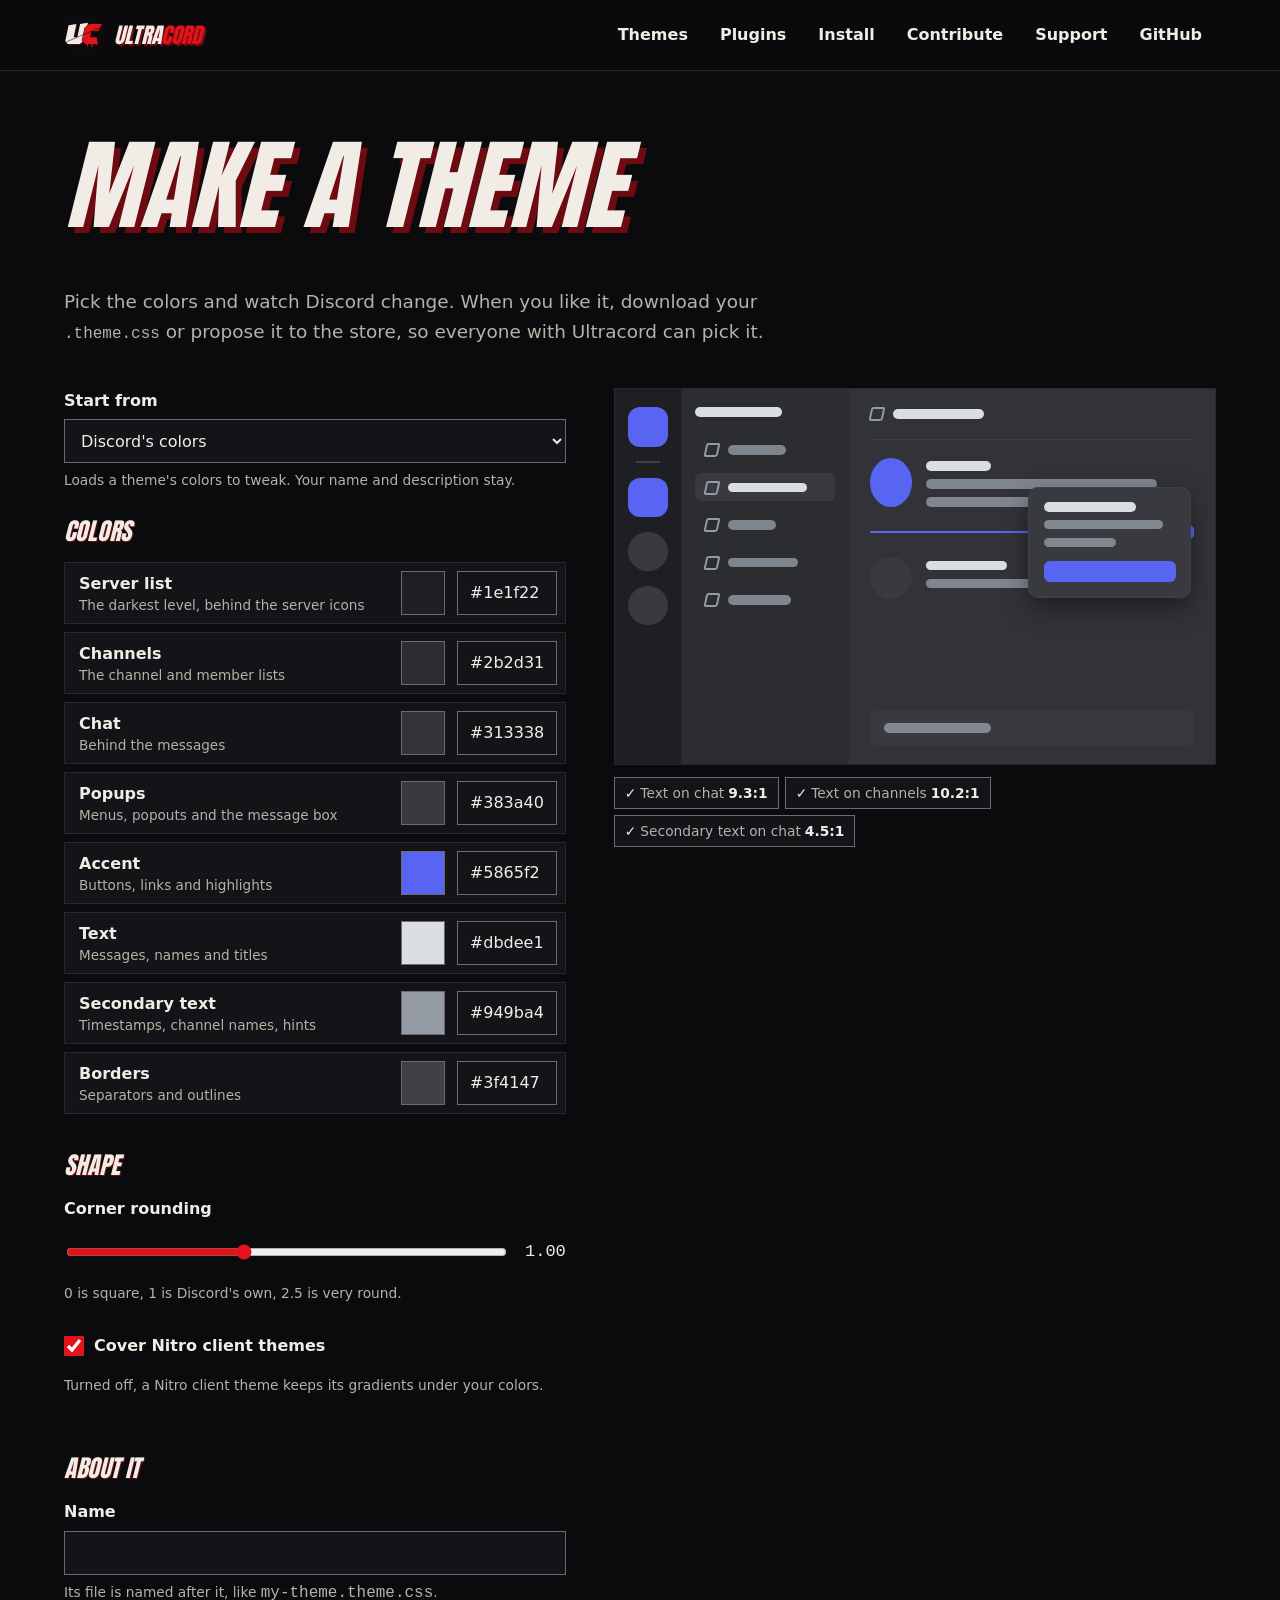
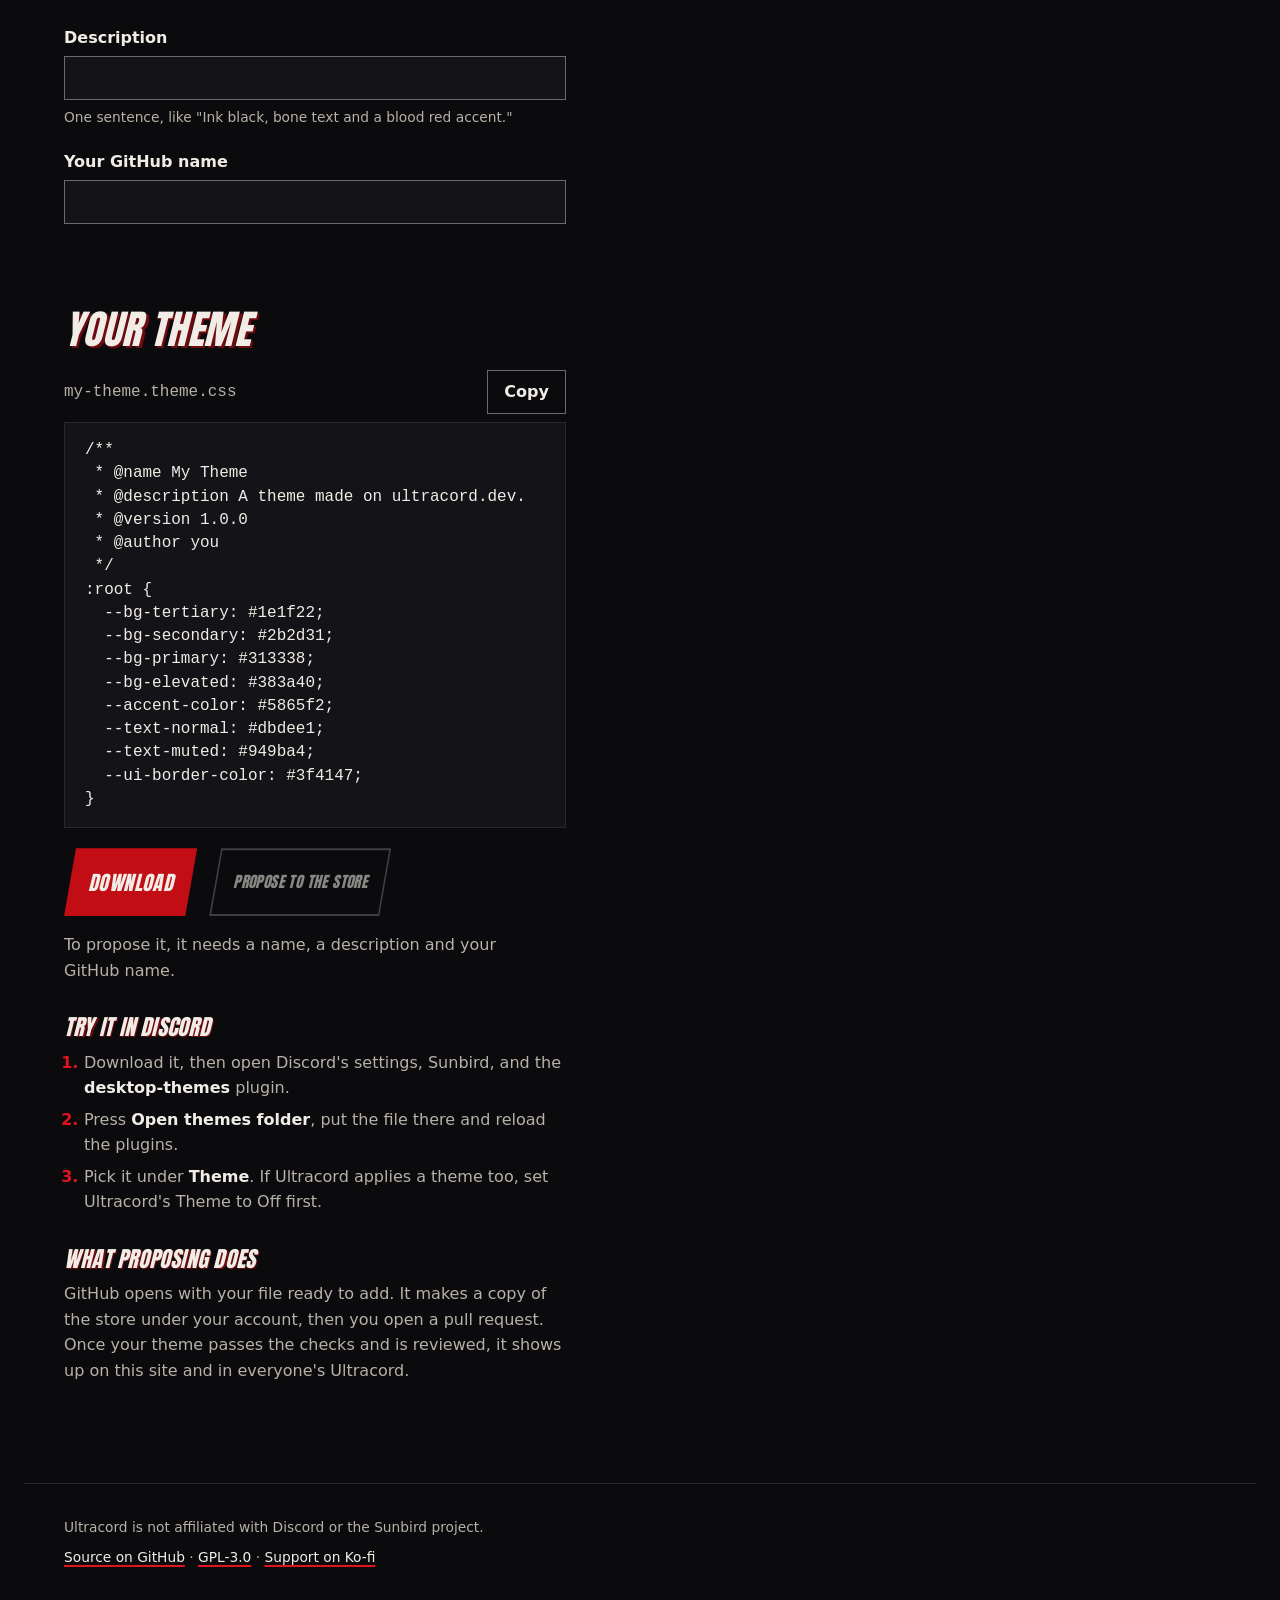
==== create.html @ 6303ab6c "Add Theme Maker" ====
<!doctype html>
<html lang="en">
<head>
  <meta charset="utf-8">
  <meta name="viewport" content="width=device-width, initial-scale=1">
  <meta name="color-scheme" content="dark">
  <meta name="theme-color" content="#0b0b0d">
  <meta http-equiv="Content-Security-Policy" content="default-src 'self'; connect-src 'self' https://assets.ultracord.dev; img-src 'self' data:; font-src 'self'; style-src 'self'; script-src 'self'; base-uri 'none'; form-action 'none'; object-src 'none'">
  <title>Make a theme: Ultracord</title>
  <meta name="description" content="Make a Discord theme for Sunbird in your browser: pick the colors, see them live, then download it or propose it to Ultracord's store.">
  <meta property="og:title" content="Make a theme on Ultracord">
  <meta property="og:description" content="Pick the colors, see Discord change, then download your theme or propose it to the store.">
  <meta property="og:image" content="https://ultracord.dev/assets/ultracord-icon-512.png">
  <meta property="og:url" content="https://ultracord.dev/create.html">
  <link rel="icon" href="favicon.ico" sizes="48x48">
  <link rel="icon" href="favicon.svg" type="image/svg+xml">
  <link rel="apple-touch-icon" href="apple-touch-icon.png">
  <link rel="preload" href="fonts/anton-latin.woff2" as="font" type="font/woff2" crossorigin>
  <link rel="stylesheet" href="styles.css">
  <script src="create.js" type="module"></script>
</head>
<body>
  <a class="skip-link visually-hidden" href="#main-title">Skip to content</a>

  <header class="site-header">
    <div class="header-inner">
      <a class="site-logo" href="./">
        <img src="favicon.svg" width="40" height="40" alt="">
        <span class="wordmark">Ultra<span>cord</span></span>
      </a>

      <nav class="site-nav" aria-label="Primary">
        <button class="menu-button" type="button" popovertarget="site-menu" popovertargetaction="toggle" aria-controls="site-menu">
          <span class="menu-icon" aria-hidden="true"></span>
          <span>Menu</span>
        </button>
        <ul id="site-menu" class="site-menu" popover="auto">
          <li><a href="./#themes">Themes</a></li>
          <li><a href="./#plugins">Plugins</a></li>
          <li><a href="./#install">Install</a></li>
          <li><a href="./#contribute">Contribute</a></li>
          <li><a href="./#support">Support</a></li>
          <li><a href="https://github.com/acasamit/ultracord">GitHub</a></li>
        </ul>
      </nav>
    </div>
  </header>

  <main>
    <section class="creator-head" aria-labelledby="main-title">
      <h1 id="main-title" tabindex="-1">Make a theme</h1>
      <p class="lead">Pick the colors and watch Discord change. When you like it, download your <code>.theme.css</code> or propose it to the store, so everyone with Ultracord can pick it.</p>
      <noscript><p class="status">The theme maker needs JavaScript.</p></noscript>
    </section>

    <div class="creator">
      <div class="creator-side">
        <div id="preview" class="creator-preview"></div>
        <ul id="checks" class="checks" aria-label="Readability checks"></ul>
      </div>

      <form id="theme-form" class="creator-form" novalidate>
        <div class="field">
          <label for="start-from">Start from</label>
          <select id="start-from" aria-describedby="start-help">
            <option value="">Discord's colors</option>
          </select>
          <p id="start-help" class="help">Loads a theme's colors to tweak. Your name and description stay.</p>
        </div>

        <fieldset class="field-group">
          <legend>Colors</legend>
          <div id="color-rows" class="color-rows"></div>
        </fieldset>

        <fieldset class="field-group">
          <legend>Shape</legend>
          <div class="field">
            <label for="radius-scale">Corner rounding</label>
            <div class="range-row">
              <input id="radius-scale" type="range" min="0" max="2.5" step="0.05" value="1" aria-describedby="radius-help">
              <output id="radius-value" for="radius-scale">1.00</output>
            </div>
            <p id="radius-help" class="help">0 is square, 1 is Discord's own, 2.5 is very round.</p>
          </div>
          <div class="field">
            <label class="check"><input id="override-nitro" type="checkbox" checked aria-describedby="nitro-help"> Cover Nitro client themes</label>
            <p id="nitro-help" class="help">Turned off, a Nitro client theme keeps its gradients under your colors.</p>
          </div>
        </fieldset>

        <fieldset class="field-group">
          <legend>About it</legend>
          <div class="field">
            <label for="theme-name">Name</label>
            <input id="theme-name" type="text" maxlength="40" autocomplete="off" aria-describedby="name-help">
            <p id="name-help" class="help">Its file is named after it, like <code>my-theme.theme.css</code>.</p>
          </div>
          <div class="field">
            <label for="theme-description">Description</label>
            <input id="theme-description" type="text" maxlength="140" autocomplete="off" aria-describedby="description-help">
            <p id="description-help" class="help">One sentence, like "Ink black, bone text and a blood red accent."</p>
          </div>
          <div class="field">
            <label for="theme-author">Your GitHub name</label>
            <input id="theme-author" type="text" maxlength="39" autocomplete="off" autocapitalize="none" spellcheck="false">
          </div>
        </fieldset>
      </form>

      <section class="creator-out" aria-labelledby="out-title">
        <h2 id="out-title">Your theme</h2>
        <div class="out-head">
          <code id="file-name" class="file-name">my-theme.theme.css</code>
          <span class="copy">
            <button class="copy-button" type="button" command="--copy" commandfor="theme-css">Copy<span class="visually-hidden"> the theme's code</span></button>
            <span class="tip" role="status"></span>
          </span>
        </div>
        <pre class="code-box"><code id="theme-css"></code></pre>
        <p class="actions">
          <button id="download" class="button" type="button">Download</button>
          <a id="propose" class="button button-ghost" target="_blank" rel="noopener" aria-describedby="propose-status">Propose to the store</a>
        </p>
        <p id="propose-status" class="status" role="status"></p>

        <h3>Try it in Discord</h3>
        <ol class="try-steps">
          <li>Download it, then open Discord's settings, Sunbird, and the <strong>desktop-themes</strong> plugin.</li>
          <li>Press <strong>Open themes folder</strong>, put the file there and reload the plugins.</li>
          <li>Pick it under <strong>Theme</strong>. If Ultracord applies a theme too, set Ultracord's Theme to Off first.</li>
        </ol>

        <h3>What proposing does</h3>
        <p>GitHub opens with your file ready to add. It makes a copy of the store under your account, then you open a pull request. Once your theme passes the checks and is reviewed, it shows up on this site and in everyone's Ultracord.</p>
      </section>
    </div>
  </main>

  <footer class="site-footer">
    <p>Ultracord is not affiliated with Discord or the Sunbird project.</p>
    <p><a href="https://github.com/acasamit/ultracord">Source on GitHub</a> · <a href="https://github.com/acasamit/ultracord/blob/main/LICENSE">GPL-3.0</a> · <a href="https://ko-fi.com/acasamit">Support on Ko-fi</a></p>
  </footer>
</body>
</html>
---- styles.css ----
@font-face {
  font-family: "Anton";
  src: url("fonts/anton-latin.woff2") format("woff2");
  font-weight: 400;
  font-display: swap;
  unicode-range: U+0000-00FF, U+0131, U+0152-0153, U+02BB-02BC, U+02C6, U+02DA, U+02DC, U+0304,
    U+0308, U+0329, U+2000-206F, U+20AC, U+2122, U+2191, U+2193, U+2212, U+2215, U+FEFF, U+FFFD;
}

:root {
  color-scheme: dark;
  --ink: #0b0b0d;
  --panel: #141317;
  --line: #2a282f;
  --line-strong: #6e6870;
  --bone: #f1ede6;
  --muted: #b8b1a7;
  --red: #e3121b;
  --red-button: #c20d15;
  --red-text: #ff5a5f;
  --deep: #6e0b10;
  --display: "Anton", Impact, "Arial Narrow", sans-serif;
  --body: system-ui, -apple-system, "Segoe UI", Roboto, sans-serif;
  --mono: ui-monospace, "Cascadia Code", Consolas, monospace;
  --gutter: clamp(1rem, 0.5rem + 3vw, 2.5rem);
  --measure: 72rem;

  accent-color: var(--red);
  scrollbar-color: var(--line-strong) var(--ink);
}

html {
  background: var(--ink);
  scroll-padding-block-start: 5.5rem;
}

@media (prefers-reduced-motion: no-preference) {
  html {
    scroll-behavior: smooth;
  }
}

body {
  margin: 0;
  color: var(--bone);
  font-family: var(--body);
  font-size-adjust: from-font;
  font-size: 1rem;
  line-height: 1.6;
  overflow-wrap: break-word;
}

::selection {
  background: var(--red-button);
  color: var(--bone);
}

img {
  max-inline-size: 100%;
  block-size: auto;
}

a {
  color: var(--bone);
  text-decoration-color: var(--red);
  text-decoration-thickness: 0.12em;
  text-underline-offset: 0.2em;

  &:hover {
    color: var(--red-text);
  }
}

:where(a:any-link, button, input, select):focus-visible {
  outline: 3px solid var(--bone);
  outline-offset: 3px;
}

:where(h1, h2, h3) {
  font-family: var(--display);
  font-size-adjust: cap-height from-font;
  font-weight: 400;
  font-style: italic;
  line-height: 1.05;
  letter-spacing: 0.01em;
  text-transform: uppercase;
  text-wrap: balance;
  text-shadow: 0.06em 0.06em 0 var(--deep);
  margin-block: 0 0.5em;
}

h1 {
  font-size: clamp(2.75rem, 1.4rem + 6vw, 6.5rem);
}

h2 {
  font-size: clamp(2rem, 1.3rem + 3vw, 3.75rem);
}

h3 {
  font-size: clamp(1.375rem, 1.2rem + 0.8vw, 1.75rem);
}

p,
li {
  text-wrap: pretty;
}

p {
  max-inline-size: 60ch;
  margin-block: 0 1rem;
}

code {
  font-family: var(--mono);
  font-size: 0.9375rem;
}

.visually-hidden:where(:not(:focus-within, :active)) {
  position: absolute !important;
  clip-path: inset(50%) !important;
  overflow: hidden !important;
  width: 1px !important;
  height: 1px !important;
  margin: -1px !important;
  padding: 0 !important;
  border: 0 !important;
  white-space: nowrap !important;
}

.skip-link:focus-visible {
  position: fixed;
  inset-block-start: 1rem;
  inset-inline-start: 1rem;
  z-index: 10;
  padding: 0.75rem 1rem;
  background: var(--bone);
  color: var(--ink);
}

/* Header and navigation */

.site-header {
  position: sticky;
  inset-block-start: 0;
  z-index: 5;
  background: color-mix(in srgb, var(--ink) 92%, transparent);
  border-block-end: 1px solid var(--line);
}

.header-inner {
  display: flex;
  align-items: center;
  justify-content: space-between;
  gap: 1.5rem;
  max-inline-size: var(--measure);
  margin-inline: auto;
  padding: 0.75rem var(--gutter);

  > * {
    flex-shrink: 0;
    white-space: nowrap;
  }
}

.site-logo {
  display: inline-flex;
  align-items: center;
  gap: 0.625rem;
  text-decoration: none;

  img {
    inline-size: 2.5rem;
  }
}

.wordmark {
  font-family: var(--display);
  font-size: 1.75rem;
  font-style: italic;
  line-height: 1;
  text-transform: uppercase;
  text-shadow: 0.06em 0.06em 0 var(--deep);
  color: var(--bone);

  span {
    color: var(--red);
  }
}

.menu-button {
  display: inline-flex;
  align-items: center;
  gap: 0.5rem;
  min-block-size: 2.75rem;
  padding: 0.5rem 0.875rem;
  border: 1px solid var(--line-strong);
  background: var(--panel);
  color: var(--bone);
  font: inherit;
  cursor: pointer;
  anchor-name: --menu-button;
}

.menu-icon {
  inline-size: 1.125rem;
  block-size: 0.875rem;
  background: linear-gradient(currentColor 0 0) top / 100% 2px no-repeat,
    linear-gradient(currentColor 0 0) center / 100% 2px no-repeat,
    linear-gradient(currentColor 0 0) bottom / 100% 2px no-repeat;
}

.site-menu {
  list-style: none;
  margin: 0;
  padding: 0.5rem;
  border: 1px solid var(--line-strong);
  background: var(--panel);
  color: var(--bone);

  a {
    display: block;
    padding: 0.625rem 0.875rem;
    font-weight: 600;
    text-decoration: none;

    &:hover {
      color: var(--red-text);
    }
  }
}

.site-header .site-menu {
  position: fixed;
  inset: auto;
  inset-block-start: anchor(--menu-button bottom);
  inset-inline-end: 1rem;
  inline-size: min(80dvw, 18rem);
  max-inline-size: calc(100dvw - 2rem);
  block-size: fit-content;
  max-block-size: calc(100dvh - 6rem);
  margin-block-start: 0.5rem;
  overflow: auto;
}

@supports not (anchor-name: --a) {
  .site-header .site-menu {
    inset-block-start: 4.5rem;
  }
}

.site-header.is-wide {
  .menu-button {
    display: none;
  }

  .site-menu {
    position: static;
    display: flex;
    align-items: center;
    gap: 0.25rem;
    inline-size: auto;
    max-inline-size: none;
    block-size: auto;
    max-block-size: none;
    overflow: visible;
    margin: 0;
    padding: 0;
    border: 0;
    background: transparent;
  }

  .site-menu::backdrop {
    display: none;
  }
}

.site-header.is-measuring * {
  transition: none !important;
}

/* Sections */

main {
  max-inline-size: var(--measure);
  margin-inline: auto;
  padding-inline: var(--gutter);
}

.hero {
  display: grid;
  gap: clamp(1.5rem, 1rem + 2vw, 3rem);
  align-items: center;
  padding-block: clamp(2.5rem, 1.5rem + 5vw, 6rem);

  h1:focus {
    outline: none;
  }
}

@media (width >= 60rem) {
  .hero {
    grid-template-columns: minmax(0, 5fr) minmax(0, 6fr);
  }
}

.hero-mark {
  inline-size: min(100%, 34rem);
  justify-self: center;
}

.lead {
  font-size: 1.1875rem;
  color: var(--muted);
}

.section {
  position: relative;
  padding-block: clamp(3rem, 2rem + 4vw, 5.5rem);
  border-block-start: 1px solid var(--line);

  &::before {
    content: "";
    position: absolute;
    inset-block-start: -2px;
    inset-inline-start: 0;
    inline-size: 6rem;
    block-size: 4px;
    background: var(--red);
    transform: skewX(-30deg);
  }

  > p {
    color: var(--muted);
  }
}

/* Buttons */

.actions {
  display: flex;
  flex-wrap: wrap;
  gap: 0.75rem;
  margin-block-start: 1.75rem;
}

.button {
  position: relative;
  isolation: isolate;
  display: inline-flex;
  align-items: center;
  min-block-size: 3rem;
  padding: 0.625rem 1.5rem;
  color: var(--bone);
  font-family: var(--display);
  font-size: 1.25rem;
  font-style: italic;
  letter-spacing: 0.02em;
  text-decoration: none;
  text-transform: uppercase;

  &::before {
    content: "";
    position: absolute;
    inset: 0;
    z-index: -1;
    background: var(--red-button);
    clip-path: polygon(0.75rem 0, 100% 0, calc(100% - 0.75rem) 100%, 0 100%);
  }

  &:hover {
    color: var(--bone);

    &::before {
      background: var(--deep);
    }
  }
}

/* Leans with the italic label. */
.button-icon {
  flex: none;
  inline-size: 1.15em;
  block-size: 1.15em;
  margin-inline-end: 0.5rem;
  transform: skewX(-10deg);
}

/* The outline is a full shape with a smaller one on top, so the slanted sides keep it too. */
.button-ghost {
  &::before,
  &:hover::before {
    background: var(--line-strong);
  }

  &::after {
    content: "";
    position: absolute;
    inset: 2px;
    z-index: -1;
    background: var(--ink);
    clip-path: polygon(0.7rem 0, 100% 0, calc(100% - 0.7rem) 100%, 0 100%);
  }

  &:hover::after {
    background: var(--panel);
  }
}

/* Catalog */

.search {
  display: grid;
  gap: 0.375rem;
  max-inline-size: 28rem;
  margin-block: 1.5rem 1rem;

  label {
    font-weight: 600;
  }

  input {
    min-block-size: 2.75rem;
    padding: 0.5rem 0.75rem;
    border: 1px solid var(--line-strong);
    background: var(--panel);
    color: var(--bone);
    font: inherit;
  }
}

.status {
  color: var(--muted);
}

.cards {
  display: grid;
  grid-template-columns: repeat(auto-fill, minmax(min(100%, 19rem), 1fr));
  gap: 1rem;
  list-style: none;
  margin: 0;
  padding: 0;
}

.card {
  container-type: inline-size;
  display: grid;
  gap: 0.75rem;
  block-size: 100%;
  box-sizing: border-box;
  padding: 1.25rem;
  background: var(--panel);
  border: 1px solid var(--line);
  border-block-start: 3px solid var(--red);

  h3 {
    margin: 0;
    font-size: 1.5rem;
  }

  > p {
    margin: 0;
    color: var(--muted);
  }

  footer {
    align-self: end;
  }
}

.meta {
  display: flex;
  flex-wrap: wrap;
  gap: 0.25rem 1rem;
  margin: 0;
  padding: 0;
  list-style: none;
  font-size: 0.875rem;
  color: var(--muted);
}

.access {
  display: flex;
  flex-wrap: wrap;
  gap: 0.375rem;
  margin: 0;
  padding: 0;
  list-style: none;

  li {
    padding: 0.125rem 0.5rem;
    border: 1px solid var(--line-strong);
    font-size: 0.8125rem;
  }
}

.warning {
  color: var(--red-text);
  font-weight: 600;
}

/* Copy */

.copy-row {
  display: flex;
  flex-wrap: wrap;
  align-items: center;
  gap: 0.5rem 0.75rem;

  code {
    padding: 0.5rem 0.75rem;
    background: var(--panel);
    border: 1px solid var(--line);
    overflow-wrap: anywhere;
  }
}

.copy {
  position: relative;
  display: inline-flex;
}

.copy-button {
  min-inline-size: 1.5rem;
  min-block-size: 2.75rem;
  padding: 0.5rem 1rem;
  border: 1px solid var(--line-strong);
  background: var(--ink);
  color: var(--bone);
  font: inherit;
  font-weight: 600;
  cursor: pointer;

  &:hover {
    border-color: var(--bone);
  }

  &[data-copied] {
    border-color: var(--bone);
  }

  &[data-failed] {
    border-color: var(--red-text);
  }
}

.tip {
  position: absolute;
  inset-block-end: calc(100% + 0.5rem);
  inset-inline-start: 50%;
  translate: -50% 0;
  padding: 0.25rem 0.5rem;
  background: var(--bone);
  color: var(--ink);
  font-size: 0.875rem;
  font-weight: 600;
  white-space: nowrap;
  opacity: 0;
  pointer-events: none;
}

.copy-button:is([data-copied], [data-failed]) + .tip {
  opacity: 1;
}

@media (prefers-reduced-motion: no-preference) {
  .tip {
    transition: opacity 0.15s;
  }
}

/* Install steps */

.steps {
  display: grid;
  gap: 1.5rem;
  margin: 1.5rem 0 0;
  padding: 0;
  list-style: none;
  counter-reset: step;

  > li {
    counter-increment: step;
    display: grid;
    grid-template-columns: auto minmax(0, 1fr);
    column-gap: 1.25rem;

    &::before {
      content: counter(step);
      grid-row: span 3;
      font-family: var(--display);
      font-size: 3rem;
      font-style: italic;
      line-height: 1;
      color: var(--red);
      text-shadow: 0.06em 0.06em 0 var(--deep);
    }

    > * {
      grid-column: 2;
    }

    p {
      color: var(--muted);
    }
  }
}

.rules {
  color: var(--muted);
  max-inline-size: 60ch;
  padding-inline-start: 1.25rem;

  li::marker {
    color: var(--red);
  }
}

.site-footer {
  max-inline-size: var(--measure);
  margin-inline: auto;
  padding: 2rem var(--gutter) 3rem;
  border-block-start: 1px solid var(--line);
  color: var(--muted);
  font-size: 0.875rem;

  p {
    margin-block: 0 0.5rem;
  }
}

@media (pointer: coarse) {
  .site-menu a {
    padding-block: 0.875rem;
  }
}

@media (forced-colors: active) {
  .button::before {
    border: 2px solid ButtonText;
  }
}

/* Themes: each card draws a sketch of Discord in the theme's palette. */

.theme-cards {
  grid-template-columns: repeat(auto-fill, minmax(min(100%, 21rem), 1fr));
}

.theme-card {
  border-block-start-color: var(--tp-accent, var(--red));
}

.button-small {
  min-block-size: 2.25rem;
  padding: 0.375rem 1.125rem;
  font-size: 1rem;
}

.swatches {
  display: flex;
  flex-wrap: wrap;
  gap: 0.25rem;
  margin: 0;
  padding: 0;
  list-style: none;

  li {
    inline-size: 1.375rem;
    aspect-ratio: 1;
    background: var(--c);
    border: 1px solid var(--line-strong);
  }
}

/* The sketch: server list, channels, chat with a popup. Sizes follow the card's width. */
.tp {
  --tp-r: 1;
  display: grid;
  grid-template-columns: 11% 28% 1fr;
  aspect-ratio: 16 / 10;
  overflow: hidden;
  border: 1px solid var(--line);
  background: var(--tp-primary);
  container-type: inline-size;
}

/* Below the layout rules, so a row stays flex. */
:where(.tp span) {
  display: block;
}

.tp-bar {
  flex: none;
  inline-size: var(--w);
  block-size: 1.6cqi;
  border-radius: 1cqi;
  background: var(--tp-muted);
  opacity: 0.8;

  &.is-strong {
    background: var(--tp-text);
    opacity: 1;
  }
}

.tp-rail {
  display: flex;
  flex-direction: column;
  align-items: center;
  gap: 2.4cqi;
  padding-block: 3cqi;
  background: var(--tp-tertiary);
}

.tp-server {
  inline-size: 6.6cqi;
  aspect-ratio: 1;
  border-radius: 50%;
  background: var(--tp-elevated);

  &.is-home,
  &.is-active {
    border-radius: calc(2cqi * var(--tp-r));
    background: var(--tp-accent);
  }
}

.tp-sep {
  inline-size: 4cqi;
  block-size: 0.4cqi;
  background: var(--tp-border);
}

.tp-side {
  display: flex;
  flex-direction: column;
  gap: 1.6cqi;
  padding: 3cqi 2.4cqi;
  background: var(--tp-secondary);
}

.tp-name {
  margin-block-end: 1.6cqi;
}

.tp-row {
  display: flex;
  align-items: center;
  gap: 1.6cqi;
  padding: 1.2cqi 1.6cqi;
  border-radius: calc(1cqi * var(--tp-r));

  &.is-active {
    background: var(--tp-elevated);

    .tp-bar {
      background: var(--tp-text);
      opacity: 1;
    }
  }
}

.tp-hash {
  flex: none;
  inline-size: 1.6cqi;
  aspect-ratio: 1;
  border: 0.35cqi solid var(--tp-muted);
  border-radius: 0.4cqi;
  transform: skewX(-12deg);
}

.tp-chat {
  position: relative;
  display: flex;
  flex-direction: column;
  gap: 3cqi;
  padding: 0 3.5cqi 3cqi;
}

.tp-head {
  display: flex;
  align-items: center;
  gap: 1.6cqi;
  padding-block: 3cqi;
  border-block-end: 0.3cqi solid var(--tp-border);
}

.tp-msg {
  display: flex;
  gap: 2.4cqi;
}

.tp-avatar {
  flex: none;
  inline-size: 7cqi;
  aspect-ratio: 1;
  border-radius: 50%;
  background: var(--tp-elevated);

  &.is-accent {
    background: var(--tp-accent);
  }
}

.tp-lines {
  display: flex;
  flex: 1;
  flex-direction: column;
  gap: 1.4cqi;
  padding-block-start: 0.6cqi;
}

.tp-new {
  display: flex;
  align-items: center;
  gap: 1.6cqi;

  &::before {
    content: "";
    flex: 1;
    block-size: 0.3cqi;
    background: var(--tp-accent);
  }
}

.tp-pill {
  inline-size: 7cqi;
  block-size: 2.4cqi;
  border-radius: calc(0.8cqi * var(--tp-r));
  background: var(--tp-accent);
}

.tp-pop {
  position: absolute;
  inset-block-start: 26%;
  inset-inline-end: 4cqi;
  display: flex;
  flex-direction: column;
  gap: 1.4cqi;
  inline-size: 22cqi;
  padding: 2.4cqi;
  border: 0.3cqi solid var(--tp-border);
  border-radius: calc(1.6cqi * var(--tp-r));
  background: var(--tp-elevated);
  box-shadow: 0 1.6cqi 4cqi rgb(0 0 0 / 0.4);
}

.tp-btn {
  block-size: 3.6cqi;
  margin-block-start: 0.8cqi;
  border-radius: calc(1cqi * var(--tp-r));
  background: var(--tp-accent);
}

.tp-input {
  margin-block-start: auto;
  padding: 2.2cqi 2.4cqi;
  border-radius: calc(1.6cqi * var(--tp-r));
  background: var(--tp-elevated);
}

@media (forced-colors: active) {
  .tp {
    display: none;
  }
}

/* Theme maker: the form on the left, the sketch and its checks kept in view on the right. On a
   phone the sketch stays pinned under the header, smaller, above the form. */

button.button {
  border: 0;
  background: none;
  cursor: pointer;
}

.button[aria-disabled="true"] {
  opacity: 0.55;
  cursor: not-allowed;
}

.creator-head {
  padding-block: clamp(2rem, 1.5rem + 3vw, 4rem) 1.5rem;

  h1:focus {
    outline: none;
  }
}

.creator {
  display: grid;
  gap: 2rem;
  padding-block-end: clamp(3rem, 2rem + 4vw, 5.5rem);
}

.creator-side {
  position: sticky;
  inset-block-start: 4.1rem;
  z-index: 1;
  padding-block: 0.75rem;
  background: var(--ink);
  border-block-end: 1px solid var(--line);
}

.creator-preview .tp {
  max-inline-size: calc(30dvh * 1.6);
  margin-inline: auto;
}

@media (width >= 60rem) {
  .creator {
    grid-template-columns: minmax(0, 1fr) minmax(0, 1.2fr);
    grid-template-areas:
      "form side"
      "out side";
    align-items: start;
    column-gap: 3rem;
  }

  .creator-form {
    grid-area: form;
  }

  .creator-out {
    grid-area: out;
  }

  .creator-side {
    grid-area: side;
    inset-block-start: 6rem;
    padding: 0;
    border: 0;
  }

  .creator-preview .tp {
    max-inline-size: none;
  }
}

.checks {
  display: flex;
  flex-wrap: wrap;
  justify-content: center;
  gap: 0.375rem;
  margin: 0.75rem 0 0;
  padding: 0;
  list-style: none;
  font-size: 0.8125rem;

  li {
    display: inline-flex;
    align-items: baseline;
    gap: 0.25rem;
    padding: 0.25rem 0.625rem;
    border: 1px solid var(--line-strong);
    background: var(--panel);
    color: var(--muted);

    &::before {
      content: "\2713" / "";
      color: var(--bone);
      font-weight: 700;
    }
  }

  strong {
    color: var(--bone);
  }

  .is-low {
    border-color: var(--red-text);

    &::before {
      content: "\00D7" / "";
      color: var(--red-text);
    }

    strong,
    .needs {
      color: var(--red-text);
    }
  }
}

@media (width >= 60rem) {
  .checks {
    justify-content: start;
    font-size: 0.875rem;
  }
}

.field-group {
  margin: 0 0 2rem;
  padding: 0;
  border: 0;
  min-inline-size: 0;

  legend {
    margin-block-end: 0.75rem;
    padding: 0;
    font-family: var(--display);
    font-size-adjust: cap-height from-font;
    font-size: 1.5rem;
    font-style: italic;
    text-transform: uppercase;
    text-shadow: 0.06em 0.06em 0 var(--deep);
  }
}

.field {
  display: grid;
  gap: 0.375rem;
  margin-block-end: 1.25rem;

  > label {
    font-weight: 600;
  }
}

.help {
  margin: 0;
  color: var(--muted);
  font-size: 0.875rem;
}

.creator-form :is(input[type="text"], select) {
  min-block-size: 2.75rem;
  box-sizing: border-box;
  inline-size: 100%;
  padding: 0.5rem 0.75rem;
  border: 1px solid var(--line-strong);
  background: var(--panel);
  color: var(--bone);
  font: inherit;
}

.color-rows {
  display: grid;
  gap: 0.5rem;
}

.color-row {
  display: grid;
  grid-template-columns: minmax(0, 1fr) 2.75rem 6.25rem;
  align-items: center;
  gap: 0.75rem;
  padding: 0.5rem 0.5rem 0.5rem 0.875rem;
  background: var(--panel);
  border: 1px solid var(--line);

  label {
    font-weight: 600;
  }

  .help {
    display: block;
    font-size: 0.8125rem;
    line-height: 1.35;
  }

  input[type="color"] {
    inline-size: 2.75rem;
    block-size: 2.75rem;
    padding: 0;
    border: 1px solid var(--line-strong);
    background: none;
    cursor: pointer;

    &::-webkit-color-swatch-wrapper {
      padding: 0;
    }

    &::-webkit-color-swatch {
      border: 0;
    }

    &::-moz-color-swatch {
      border: 0;
    }
  }

  .hex {
    background: var(--ink);
    font-family: var(--mono);
    font-size: 0.9375rem;
    text-transform: lowercase;

    &[aria-invalid="true"] {
      border-color: var(--red-text);
    }
  }
}

.color-name {
  display: grid;
  min-inline-size: 0;
}

.range-row {
  display: flex;
  align-items: center;
  gap: 1rem;

  input {
    flex: 1;
    min-inline-size: 0;
    min-block-size: 2.75rem;
  }

  output {
    min-inline-size: 3ch;
    font-family: var(--mono);
    font-variant-numeric: tabular-nums;
  }
}

.check {
  display: flex;
  align-items: center;
  gap: 0.625rem;
  min-block-size: 2.75rem;
  font-weight: 600;
  cursor: pointer;

  input {
    inline-size: 1.25rem;
    block-size: 1.25rem;
    margin: 0;
  }
}

.creator-out {
  min-inline-size: 0;

  h2 {
    font-size: clamp(1.75rem, 1.3rem + 2vw, 2.5rem);
  }

  h3 {
    margin-block-start: 2rem;
    font-size: 1.375rem;
  }

  > p:not(.actions) {
    color: var(--muted);
  }
}

.out-head {
  display: flex;
  flex-wrap: wrap;
  align-items: center;
  justify-content: space-between;
  gap: 0.5rem 1rem;
  margin-block-end: 0.5rem;
}

.file-name {
  overflow-wrap: anywhere;
  color: var(--muted);
}

.code-box {
  margin: 0;
  padding: 1rem 1.25rem;
  overflow-x: auto;
  background: var(--panel);
  border: 1px solid var(--line);
  font-size: 0.875rem;
  line-height: 1.55;
  tab-size: 2;
  white-space: pre-wrap;
  overflow-wrap: anywhere;
}

.creator-out .actions {
  margin-block-start: 1.25rem;
}

.try-steps {
  margin: 0;
  padding-inline-start: 1.25rem;
  color: var(--muted);
  max-inline-size: 60ch;

  li {
    margin-block-end: 0.375rem;
  }

  li::marker {
    color: var(--red);
    font-weight: 700;
  }

  strong {
    color: var(--bone);
  }
}
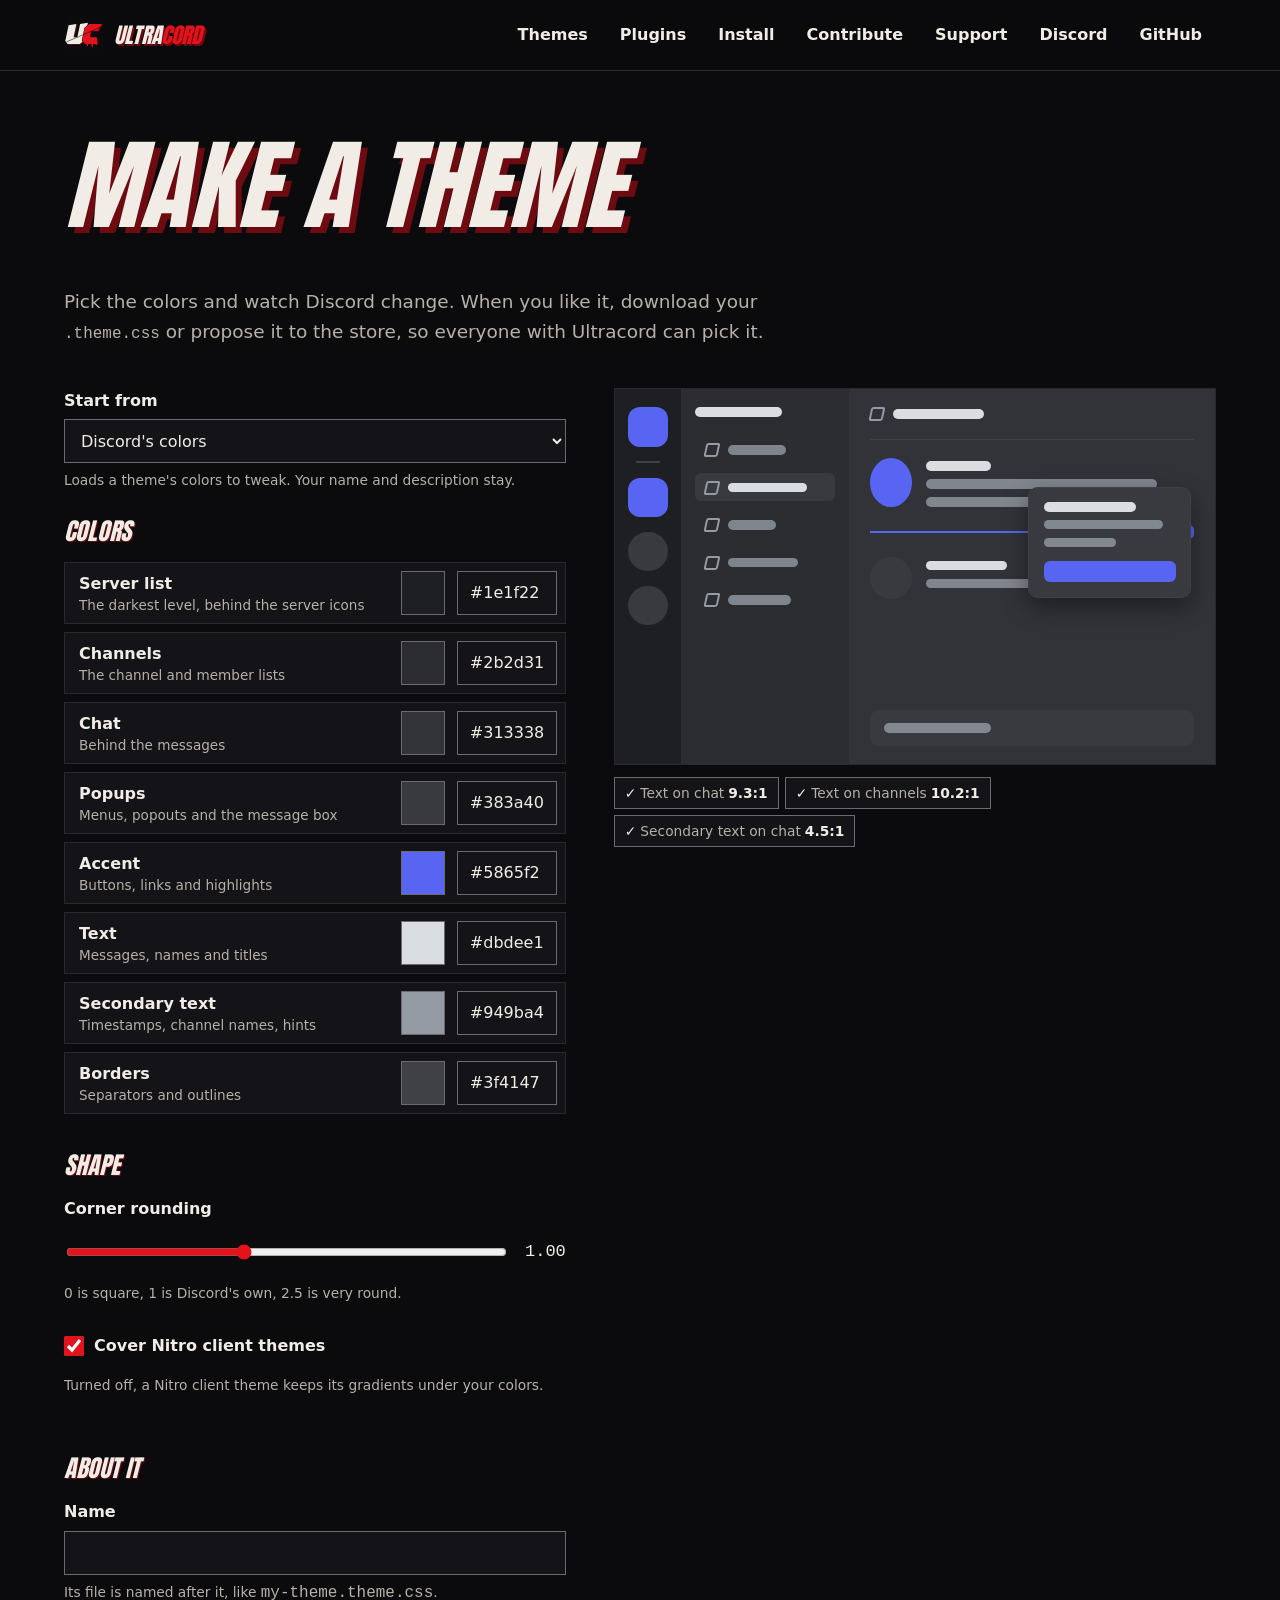
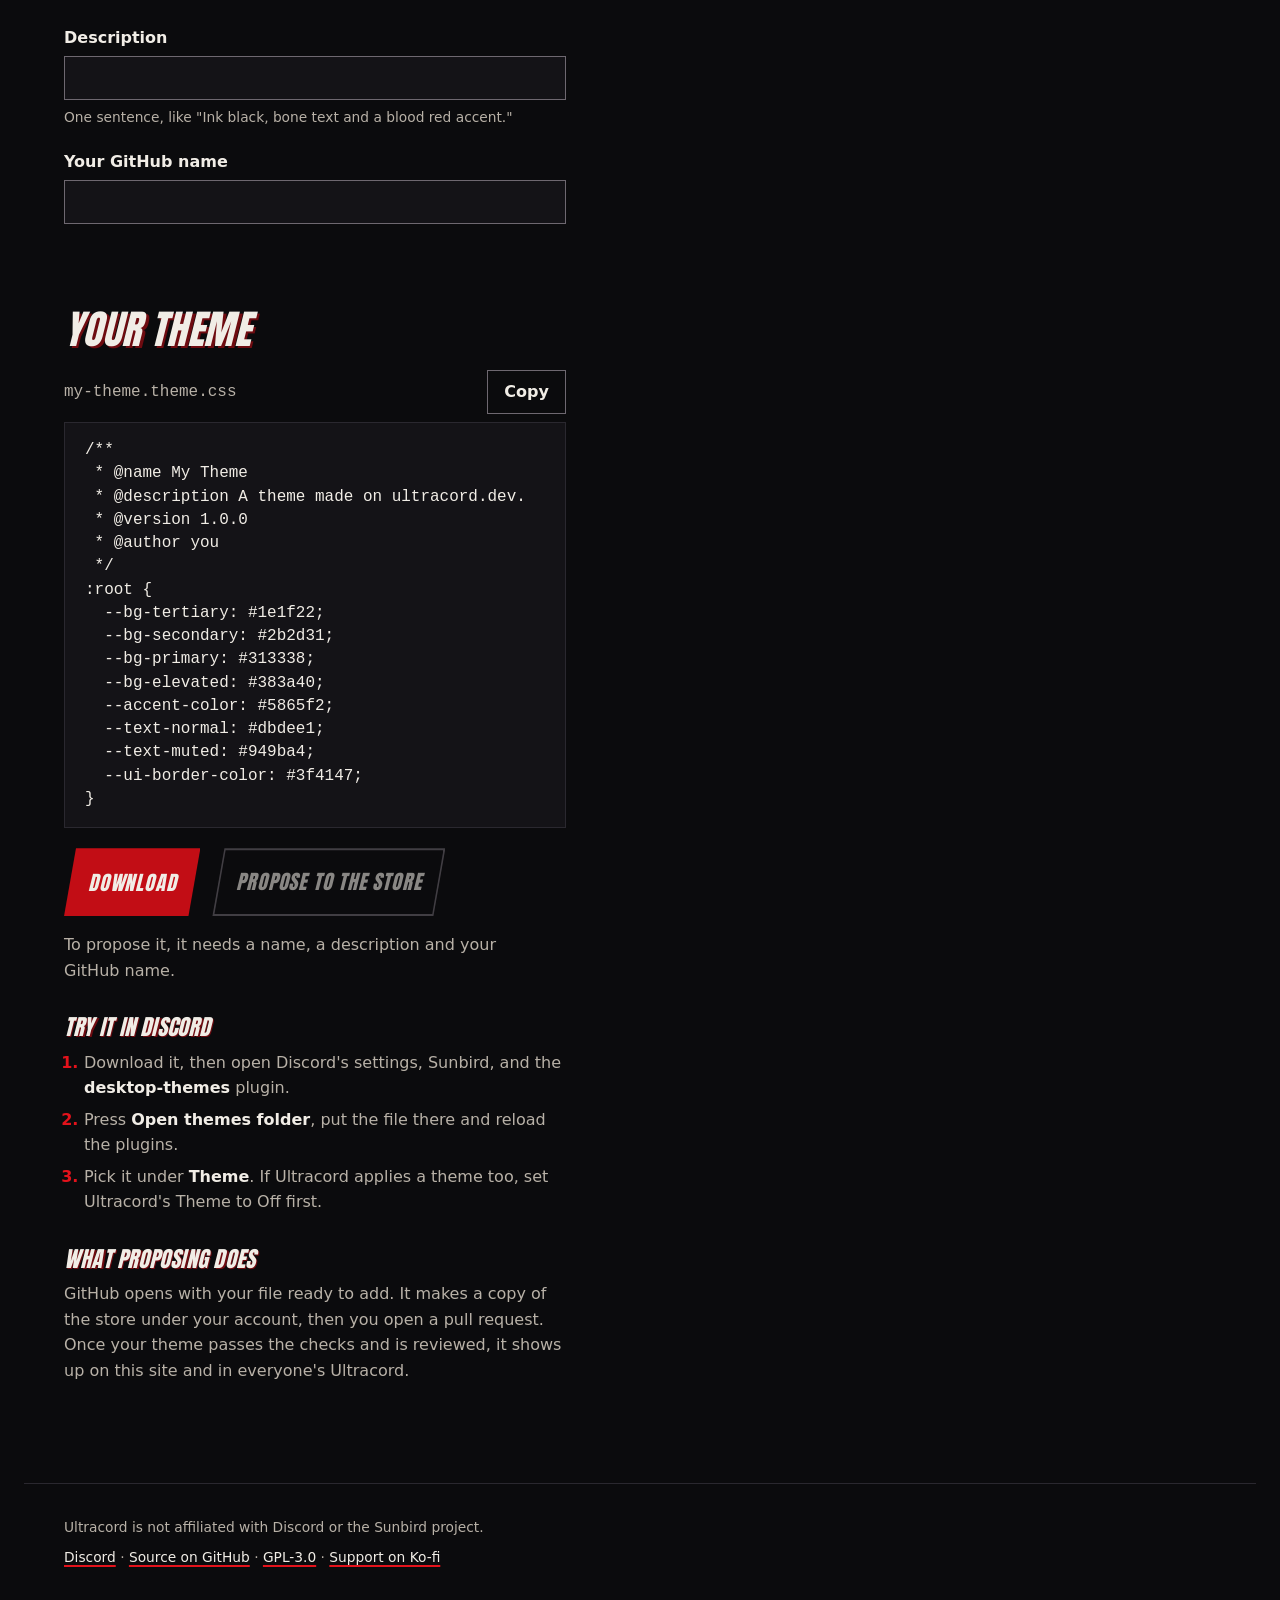
==== commit 5e53730f: "Add Discord Link" ====
--- a/create.html
+++ b/create.html
@@ -40,6 +40,7 @@
           <li><a href="./#install">Install</a></li>
           <li><a href="./#contribute">Contribute</a></li>
           <li><a href="./#support">Support</a></li>
+          <li><a href="https://discord.gg/4bGBcUesCu">Discord</a></li>
           <li><a href="https://github.com/acasamit/ultracord">GitHub</a></li>
         </ul>
       </nav>
@@ -139,7 +140,7 @@
 
   <footer class="site-footer">
     <p>Ultracord is not affiliated with Discord or the Sunbird project.</p>
-    <p><a href="https://github.com/acasamit/ultracord">Source on GitHub</a> · <a href="https://github.com/acasamit/ultracord/blob/main/LICENSE">GPL-3.0</a> · <a href="https://ko-fi.com/acasamit">Support on Ko-fi</a></p>
+    <p><a href="https://discord.gg/4bGBcUesCu">Discord</a> · <a href="https://github.com/acasamit/ultracord">Source on GitHub</a> · <a href="https://github.com/acasamit/ultracord/blob/main/LICENSE">GPL-3.0</a> · <a href="https://ko-fi.com/acasamit">Support on Ko-fi</a></p>
   </footer>
 </body>
 </html>
--- a/styles.css
+++ b/styles.css
@@ -353,9 +353,11 @@
   padding: 0.625rem 1.5rem;
   color: var(--bone);
   font-family: var(--display);
+  /* Anton at its own size: the body's x-height match would shrink it by about 15%. */
+  font-size-adjust: cap-height from-font;
   font-size: 1.25rem;
   font-style: italic;
-  letter-spacing: 0.02em;
+  letter-spacing: 0.04em;
   text-decoration: none;
   text-transform: uppercase;
 
@@ -579,25 +581,35 @@
   list-style: none;
   counter-reset: step;
 
+  /* The number sits on the title's baseline, in a column as wide for every step, so the titles
+     line up whatever the digit. */
   > li {
     counter-increment: step;
     display: grid;
-    grid-template-columns: auto minmax(0, 1fr);
-    column-gap: 1.25rem;
+    grid-template-columns: 2.25rem minmax(0, 1fr);
+    column-gap: 1rem;
 
     &::before {
       content: counter(step);
-      grid-row: span 3;
+      grid-row: 1;
+      align-self: baseline;
       font-family: var(--display);
-      font-size: 3rem;
+      font-size-adjust: cap-height from-font;
+      font-size: 2.75rem;
       font-style: italic;
       line-height: 1;
+      text-align: center;
       color: var(--red);
       text-shadow: 0.06em 0.06em 0 var(--deep);
     }
 
     > * {
       grid-column: 2;
+    }
+
+    > h3 {
+      grid-row: 1;
+      align-self: baseline;
     }
 
     p {
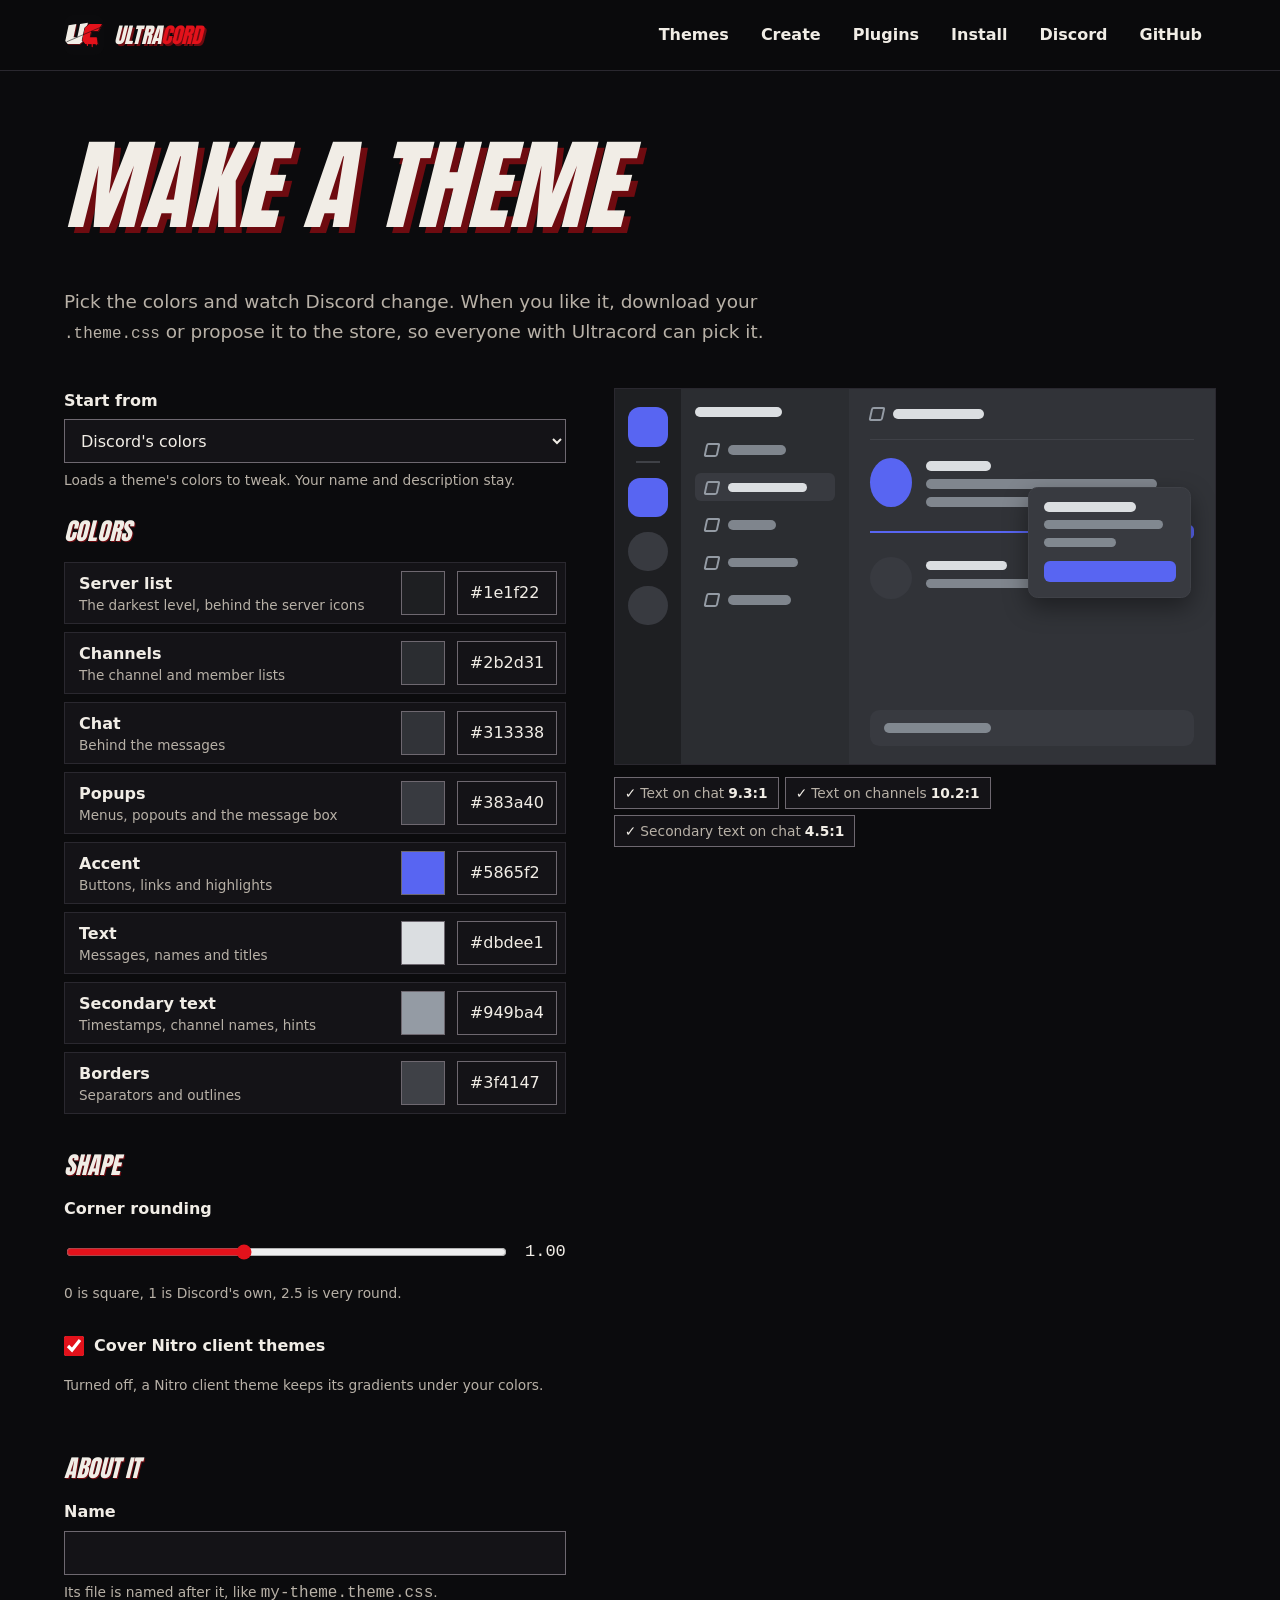
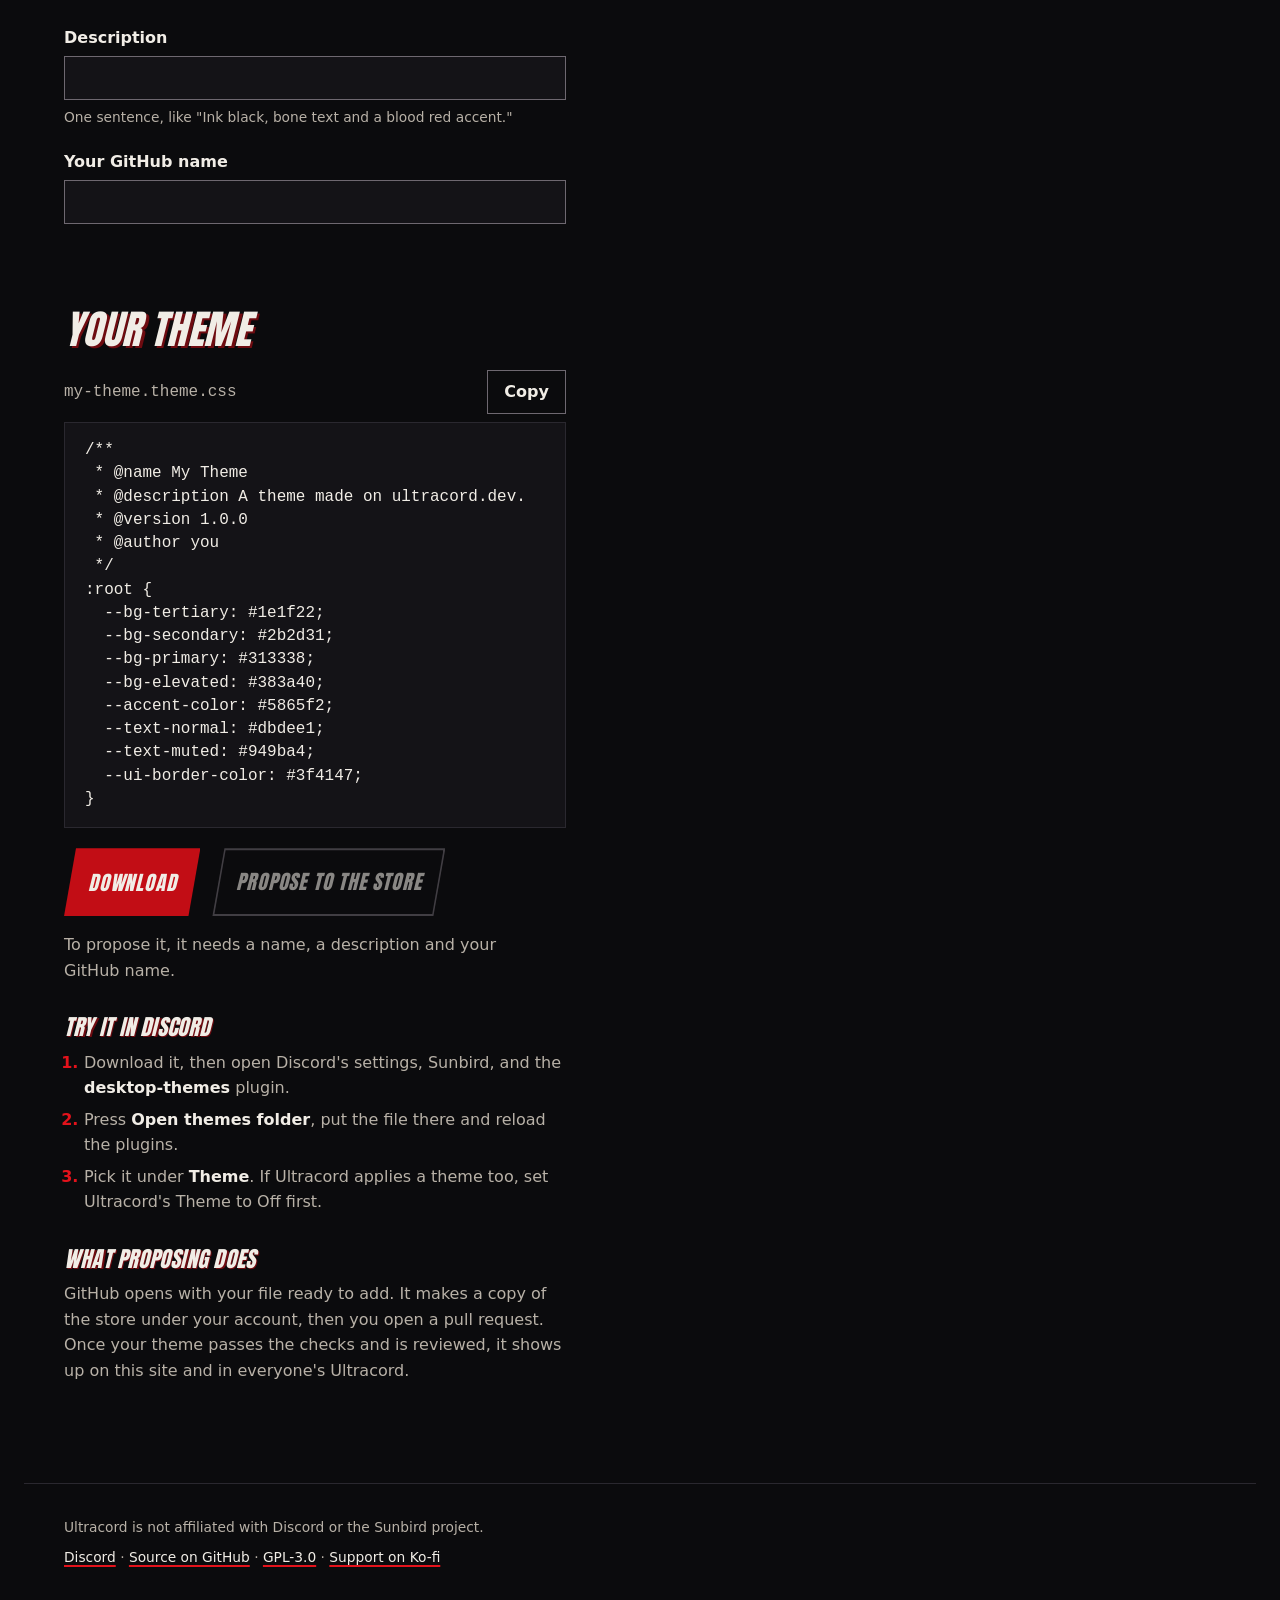
==== commit 28744b34: "Split Site Into Pages + Theme Pages" ====
--- a/create.html
+++ b/create.html
@@ -35,11 +35,10 @@
           <span>Menu</span>
         </button>
         <ul id="site-menu" class="site-menu" popover="auto">
-          <li><a href="./#themes">Themes</a></li>
-          <li><a href="./#plugins">Plugins</a></li>
+          <li><a href="themes.html">Themes</a></li>
+          <li><a href="create.html" aria-current="page">Create</a></li>
+          <li><a href="plugins.html">Plugins</a></li>
           <li><a href="./#install">Install</a></li>
-          <li><a href="./#contribute">Contribute</a></li>
-          <li><a href="./#support">Support</a></li>
           <li><a href="https://discord.gg/4bGBcUesCu">Discord</a></li>
           <li><a href="https://github.com/acasamit/ultracord">GitHub</a></li>
         </ul>
--- a/styles.css
+++ b/styles.css
@@ -1209,3 +1209,211 @@
     color: var(--bone);
   }
 }
+
+/* Pages of their own: the themes catalog, one theme, the plugins. */
+
+.page-head {
+  padding-block: clamp(2rem, 1.5rem + 3vw, 4rem) 0.5rem;
+
+  h1:focus {
+    outline: none;
+  }
+
+  > p:not(.lead) {
+    color: var(--muted);
+  }
+}
+
+/* The title's link covers the whole card; the links and buttons inside stay on top of it. */
+.theme-card {
+  position: relative;
+
+  .card-link {
+    color: inherit;
+    text-decoration: none;
+
+    &::after {
+      content: "";
+      position: absolute;
+      inset: 0;
+    }
+
+    &:focus-visible {
+      outline: none;
+    }
+  }
+
+  .meta a,
+  footer {
+    position: relative;
+    z-index: 1;
+  }
+
+  &:has(.card-link:hover) {
+    border-color: var(--line-strong);
+  }
+
+  &:has(.card-link:focus-visible) {
+    outline: 3px solid var(--bone);
+    outline-offset: 3px;
+  }
+}
+
+.catalog-tools {
+  display: flex;
+  flex-wrap: wrap;
+  align-items: end;
+  gap: 1rem 2rem;
+  margin-block: 1.5rem 1rem;
+
+  .search {
+    flex: 1 1 18rem;
+    margin: 0;
+  }
+}
+
+.segmented {
+  margin: 0;
+  padding: 0;
+  border: 0;
+
+  legend {
+    margin-block-end: 0.375rem;
+    padding: 0;
+    font-weight: 600;
+  }
+
+  label {
+    display: inline-flex;
+    align-items: center;
+    min-block-size: 2.75rem;
+    padding-inline: 1rem;
+    border: 1px solid var(--line-strong);
+    background: var(--panel);
+    color: var(--muted);
+    font-weight: 600;
+    cursor: pointer;
+
+    & + label {
+      border-inline-start: 0;
+    }
+
+    &:has(:checked) {
+      background: var(--red-button);
+      border-color: var(--red-button);
+      color: var(--bone);
+    }
+
+    &:has(:focus-visible) {
+      outline: 3px solid var(--bone);
+      outline-offset: 2px;
+    }
+  }
+
+  input {
+    position: absolute;
+    opacity: 0;
+    pointer-events: none;
+  }
+}
+
+.segmented-options {
+  display: flex;
+}
+
+.breadcrumb {
+  display: flex;
+  gap: 0.5rem;
+  padding-block: 1.5rem 0;
+  color: var(--muted);
+  font-size: 0.9375rem;
+}
+
+.theme-page {
+  display: grid;
+  gap: clamp(1.5rem, 1rem + 2vw, 3rem);
+  padding-block: 1.5rem clamp(2.5rem, 2rem + 3vw, 4rem);
+
+  &[hidden] {
+    display: none;
+  }
+
+  h1 {
+    margin-block-end: 0.25em;
+  }
+
+  .meta {
+    margin-block-end: 0.5rem;
+    font-size: 0.9375rem;
+
+    strong {
+      color: var(--bone);
+    }
+  }
+
+  .actions {
+    margin-block-start: 1.25rem;
+  }
+}
+
+/* The sketch takes the accent as its frame, like the cards do. */
+.theme-preview .tp {
+  border: 0;
+  border-block-start: 4px solid var(--tp-accent);
+  box-shadow: 0 1.5rem 3rem rgb(0 0 0 / 0.45);
+}
+
+@media (width >= 60rem) {
+  .theme-page {
+    grid-template-columns: minmax(0, 1.3fr) minmax(0, 1fr);
+    align-items: start;
+  }
+
+  .theme-preview {
+    position: sticky;
+    inset-block-start: 6rem;
+  }
+}
+
+.palette-title {
+  margin-block-start: 2rem;
+  font-size: 1.5rem;
+}
+
+.palette {
+  display: grid;
+  grid-template-columns: minmax(0, 1fr) auto;
+  column-gap: 1rem;
+  margin: 0;
+  border-block-start: 1px solid var(--line);
+
+  dt,
+  dd {
+    padding-block: 0.625rem;
+    border-block-end: 1px solid var(--line);
+  }
+
+  dt {
+    display: grid;
+    font-weight: 600;
+
+    .help {
+      font-weight: 400;
+      font-size: 0.8125rem;
+    }
+  }
+
+  dd {
+    display: flex;
+    align-items: center;
+    gap: 0.625rem;
+    margin: 0;
+  }
+}
+
+.palette-swatch {
+  inline-size: 1.75rem;
+  aspect-ratio: 1;
+  background: var(--c);
+  border: 1px solid var(--line-strong);
+}
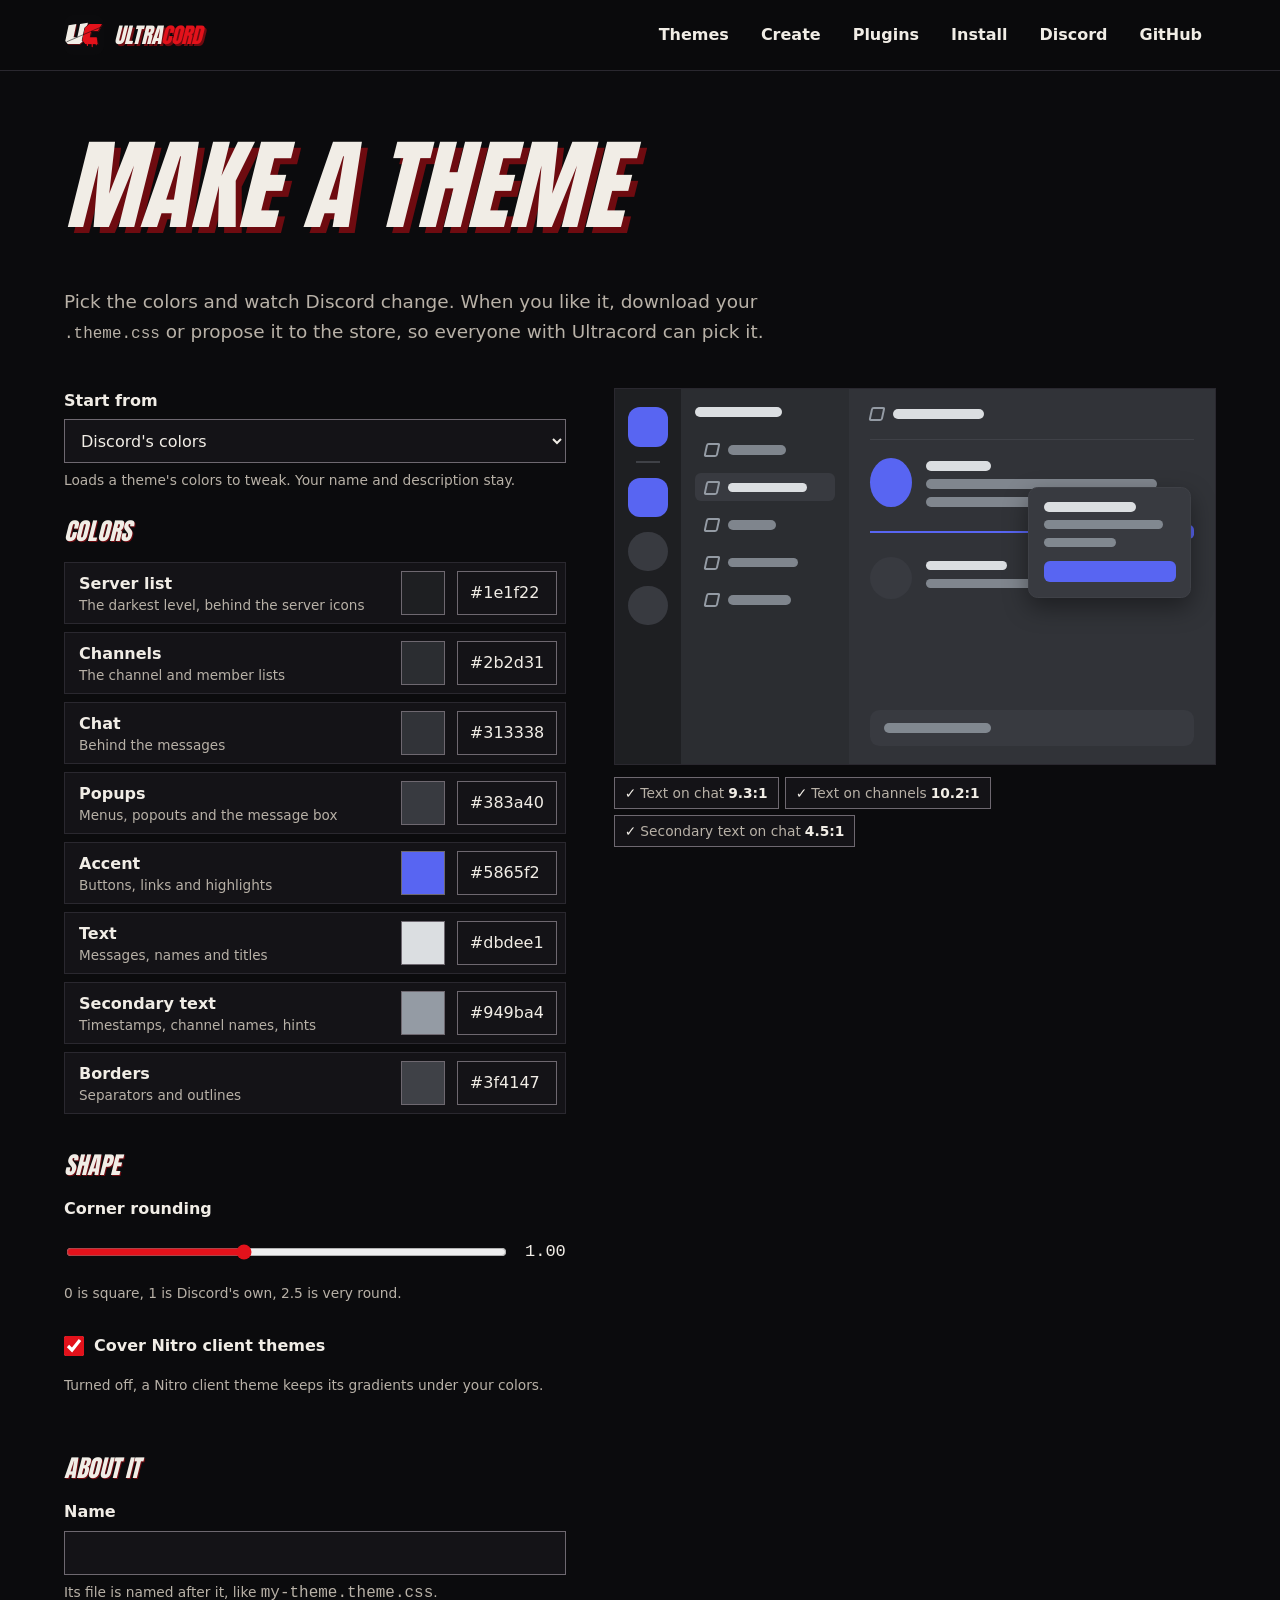
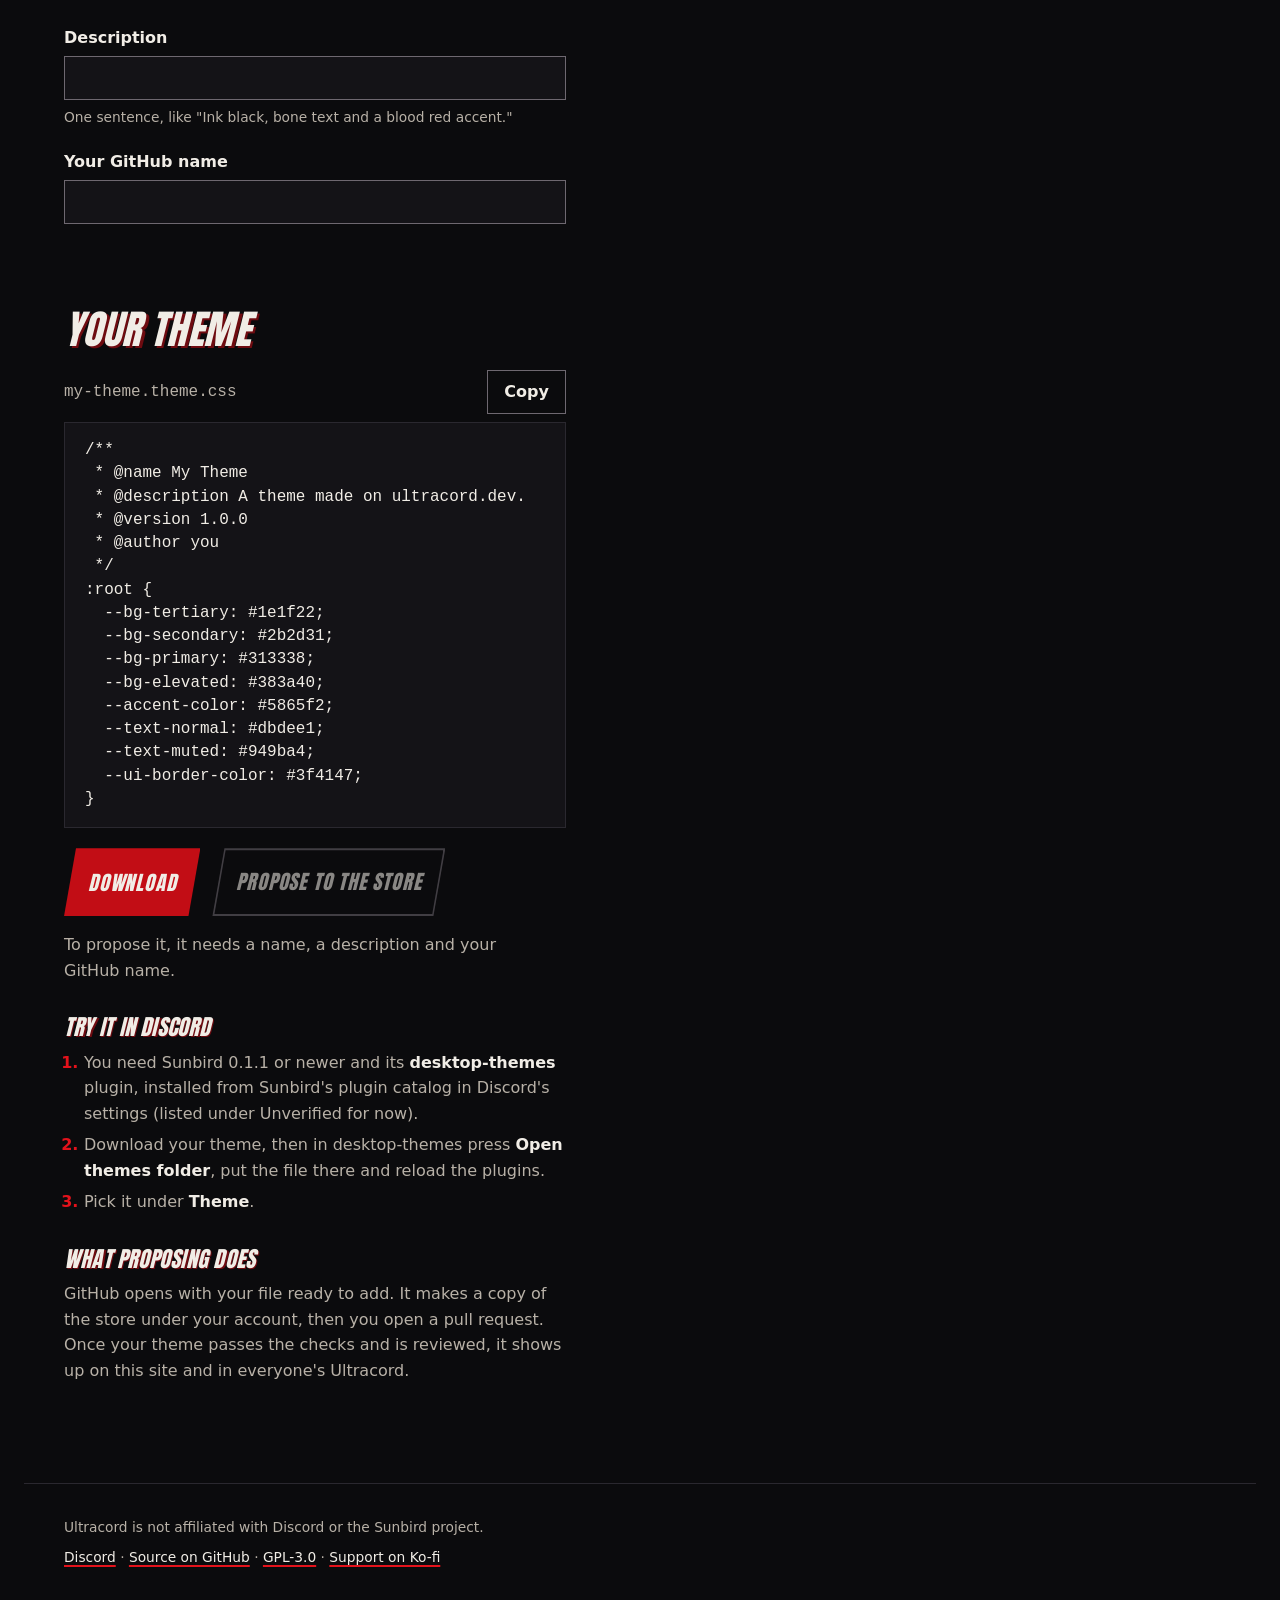
==== commit 0f22e6bf: "Update Theme Steps For Sunbird 0.1.1" ====
--- a/create.html
+++ b/create.html
@@ -126,9 +126,9 @@
 
         <h3>Try it in Discord</h3>
         <ol class="try-steps">
-          <li>Download it, then open Discord's settings, Sunbird, and the <strong>desktop-themes</strong> plugin.</li>
-          <li>Press <strong>Open themes folder</strong>, put the file there and reload the plugins.</li>
-          <li>Pick it under <strong>Theme</strong>. If Ultracord applies a theme too, set Ultracord's Theme to Off first.</li>
+          <li>You need Sunbird 0.1.1 or newer and its <strong>desktop-themes</strong> plugin, installed from Sunbird's plugin catalog in Discord's settings (listed under Unverified for now).</li>
+          <li>Download your theme, then in desktop-themes press <strong>Open themes folder</strong>, put the file there and reload the plugins.</li>
+          <li>Pick it under <strong>Theme</strong>.</li>
         </ol>
 
         <h3>What proposing does</h3>
--- a/styles.css
+++ b/styles.css
@@ -1321,6 +1321,51 @@
   display: flex;
 }
 
+.sort {
+  display: grid;
+  gap: 0.375rem;
+
+  label {
+    font-weight: 600;
+  }
+
+  select {
+    min-block-size: 2.75rem;
+    padding: 0.5rem 0.75rem;
+    border: 1px solid var(--line-strong);
+    background: var(--panel);
+    color: var(--bone);
+    font: inherit;
+  }
+}
+
+/* Downloads, comments and reactions, with an icon each. */
+.stats {
+  display: flex;
+  flex-wrap: wrap;
+  gap: 0.25rem 1rem;
+  margin: 0;
+  padding: 0;
+  list-style: none;
+  color: var(--muted);
+  font-size: 0.875rem;
+  font-variant-numeric: tabular-nums;
+
+  li {
+    display: inline-flex;
+    align-items: center;
+    gap: 0.375rem;
+  }
+
+  svg {
+    flex: none;
+    inline-size: 1.05rem;
+    block-size: 1.05rem;
+    color: var(--tp-accent, var(--red));
+  }
+}
+
+
 .breadcrumb {
   display: flex;
   gap: 0.5rem;
@@ -1330,90 +1375,188 @@
 }
 
 .theme-page {
-  display: grid;
-  gap: clamp(1.5rem, 1rem + 2vw, 3rem);
-  padding-block: 1.5rem clamp(2.5rem, 2rem + 3vw, 4rem);
+  padding-block: 1rem clamp(3rem, 2rem + 4vw, 5rem);
 
   &[hidden] {
     display: none;
   }
+}
+
+/* Title, details and the rating badge on the right, like an add-on page on betterdiscord.app. */
+.theme-head {
+  display: flex;
+  flex-wrap: wrap;
+  align-items: start;
+  justify-content: space-between;
+  gap: 1rem 2rem;
+  margin-block-end: 1.5rem;
 
   h1 {
-    margin-block-end: 0.25em;
-  }
-
-  .meta {
-    margin-block-end: 0.5rem;
-    font-size: 0.9375rem;
-
-    strong {
-      color: var(--bone);
-    }
-  }
-
-  .actions {
-    margin-block-start: 1.25rem;
-  }
-}
-
-/* The sketch takes the accent as its frame, like the cards do. */
-.theme-preview .tp {
+    margin-block-end: 0.3em;
+  }
+
+  .lead {
+    margin: 0;
+  }
+}
+
+.theme-title {
+  flex: 1 1 28rem;
+  min-inline-size: 0;
+}
+
+.theme-meta {
+  display: flex;
+  flex-wrap: wrap;
+  gap: 0.25rem 1.25rem;
+  margin: 0 0 0.75rem;
+  padding: 0;
+  list-style: none;
+  color: var(--muted);
+  font-size: 0.9375rem;
+
+  strong {
+    color: var(--bone);
+  }
+}
+
+.rating-badge {
+  display: inline-grid;
+  grid-template-columns: auto auto;
+  align-items: center;
+  column-gap: 0.625rem;
+  padding: 0.625rem 1rem;
+  border: 1px solid var(--line-strong);
+  background: var(--panel);
+  color: var(--bone);
+  font-weight: 700;
+  text-decoration: none;
+
+  &[hidden] {
+    display: none;
+  }
+
+  svg {
+    grid-row: span 2;
+    inline-size: 1.5rem;
+    block-size: 1.5rem;
+    color: var(--tp-accent, var(--red));
+  }
+
+  &:hover {
+    color: var(--bone);
+    border-color: var(--bone);
+  }
+}
+
+.rating-votes {
+  color: var(--muted);
+  font-size: 0.8125rem;
+  font-weight: 400;
+}
+
+/* Phones: preview, then the sidebar, then the rest. Wide screens: the sidebar on the right. */
+.theme-layout {
+  display: grid;
+  grid-template-areas:
+    "preview"
+    "side"
+    "rest";
+  gap: 1.5rem;
+}
+
+.theme-preview {
+  grid-area: preview;
+
+  .tp {
+    border: 0;
+    border-block-start: 4px solid var(--tp-accent);
+    box-shadow: 0 1.5rem 3rem rgb(0 0 0 / 0.45);
+  }
+}
+
+.theme-side {
+  grid-area: side;
+  display: grid;
+  gap: 1rem;
+  align-content: start;
+}
+
+.theme-rest {
+  grid-area: rest;
+  min-inline-size: 0;
+}
+
+@media (width >= 60rem) {
+  .theme-layout {
+    grid-template-columns: minmax(0, 1fr) 20rem;
+    grid-template-areas:
+      "preview side"
+      "rest side";
+    column-gap: 2rem;
+  }
+}
+
+.side-card {
+  padding: 1.25rem;
+  background: var(--panel);
+  border: 1px solid var(--line);
+
+  h2 {
+    margin-block-end: 0.75rem;
+    font-size: 1.375rem;
+  }
+}
+
+.side-actions {
+  display: grid;
+  gap: 0.75rem;
+
+  .button {
+    justify-content: center;
+  }
+}
+
+.about {
+  display: grid;
+  grid-template-columns: auto minmax(0, 1fr);
+  gap: 0.5rem 1rem;
+  margin: 0;
+  font-size: 0.9375rem;
+
+  dt {
+    color: var(--muted);
+  }
+
+  dd {
+    margin: 0;
+    overflow-wrap: anywhere;
+  }
+
+  code {
+    font-size: 0.8125rem;
+  }
+}
+
+.theme-block {
+  margin-block-start: 2.5rem;
+
+  h2 {
+    font-size: clamp(1.75rem, 1.4rem + 1.5vw, 2.25rem);
+  }
+
+  > p {
+    color: var(--muted);
+  }
+}
+
+/* The giscus frame, sized here as well as by giscus.app/default.css. */
+.giscus {
+  min-block-size: 10rem;
+}
+
+.giscus-frame {
+  inline-size: 100%;
   border: 0;
-  border-block-start: 4px solid var(--tp-accent);
-  box-shadow: 0 1.5rem 3rem rgb(0 0 0 / 0.45);
-}
-
-@media (width >= 60rem) {
-  .theme-page {
-    grid-template-columns: minmax(0, 1.3fr) minmax(0, 1fr);
-    align-items: start;
-  }
-
-  .theme-preview {
-    position: sticky;
-    inset-block-start: 6rem;
-  }
-}
-
-.palette-title {
-  margin-block-start: 2rem;
-  font-size: 1.5rem;
-}
-
-.palette {
-  display: grid;
-  grid-template-columns: minmax(0, 1fr) auto;
-  column-gap: 1rem;
-  margin: 0;
-  border-block-start: 1px solid var(--line);
-
-  dt,
-  dd {
-    padding-block: 0.625rem;
-    border-block-end: 1px solid var(--line);
-  }
-
-  dt {
-    display: grid;
-    font-weight: 600;
-
-    .help {
-      font-weight: 400;
-      font-size: 0.8125rem;
-    }
-  }
-
-  dd {
-    display: flex;
-    align-items: center;
-    gap: 0.625rem;
-    margin: 0;
-  }
-}
-
-.palette-swatch {
-  inline-size: 1.75rem;
-  aspect-ratio: 1;
-  background: var(--c);
-  border: 1px solid var(--line-strong);
-}
+  color-scheme: dark;
+}
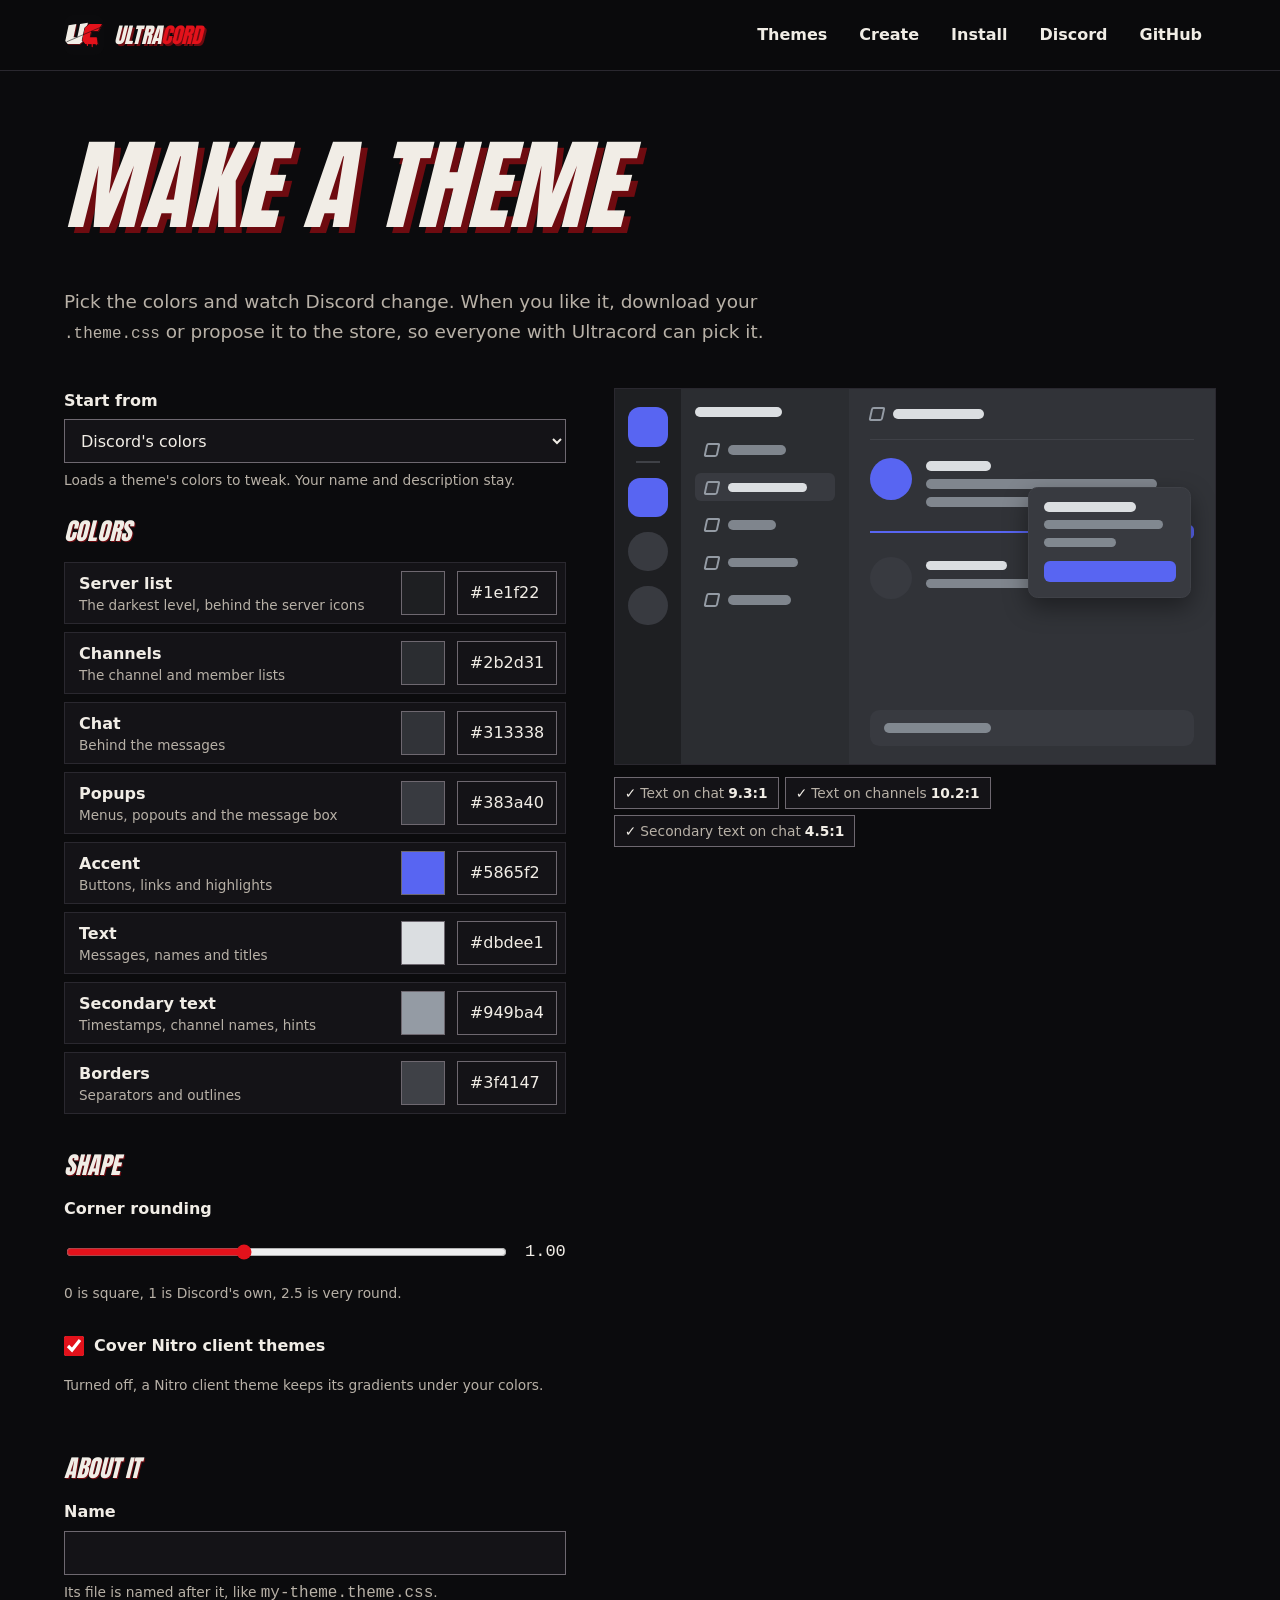
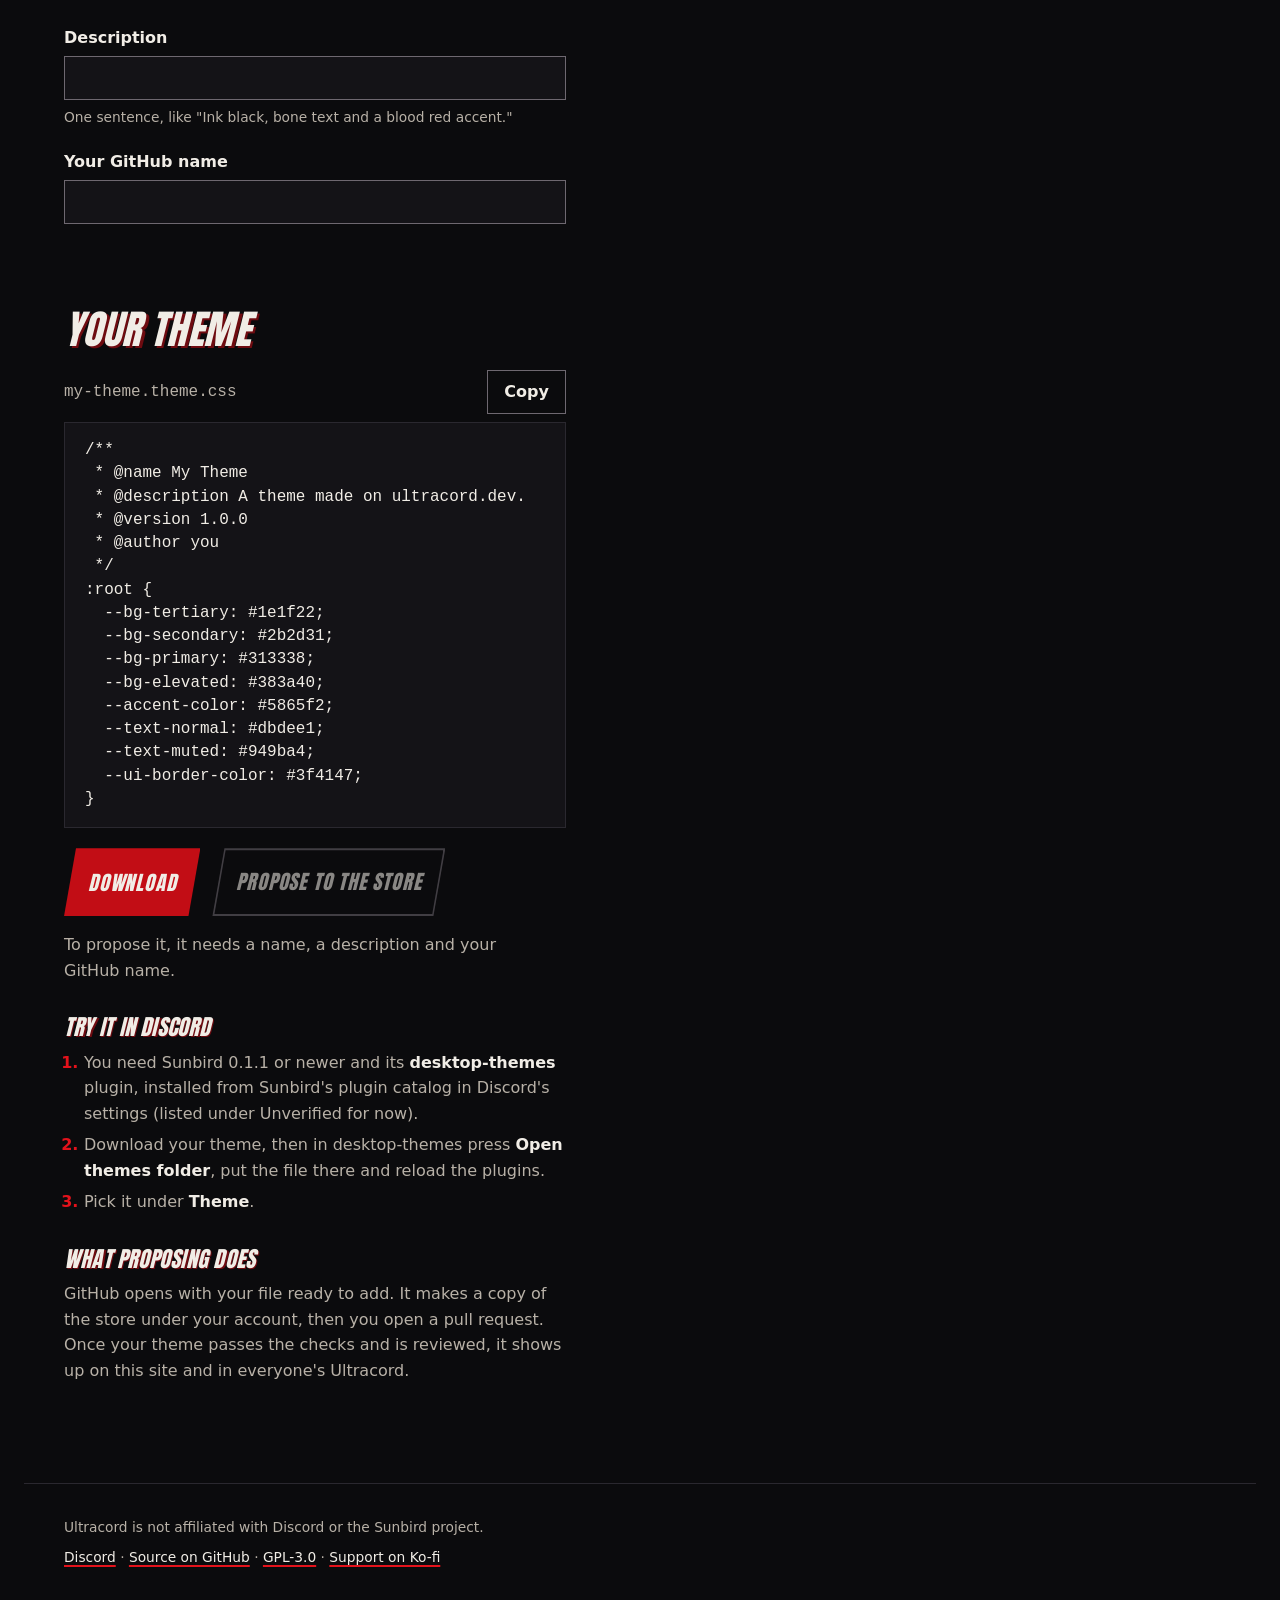
==== commit c822dc35: "Hide Plugins For Now" ====
--- a/create.html
+++ b/create.html
@@ -37,7 +37,6 @@
         <ul id="site-menu" class="site-menu" popover="auto">
           <li><a href="themes.html">Themes</a></li>
           <li><a href="create.html" aria-current="page">Create</a></li>
-          <li><a href="plugins.html">Plugins</a></li>
           <li><a href="./#install">Install</a></li>
           <li><a href="https://discord.gg/4bGBcUesCu">Discord</a></li>
           <li><a href="https://github.com/acasamit/ultracord">GitHub</a></li>
--- a/styles.css
+++ b/styles.css
@@ -571,53 +571,6 @@
   }
 }
 
-/* Install steps */
-
-.steps {
-  display: grid;
-  gap: 1.5rem;
-  margin: 1.5rem 0 0;
-  padding: 0;
-  list-style: none;
-  counter-reset: step;
-
-  /* The number sits on the title's baseline, in a column as wide for every step, so the titles
-     line up whatever the digit. */
-  > li {
-    counter-increment: step;
-    display: grid;
-    grid-template-columns: 2.25rem minmax(0, 1fr);
-    column-gap: 1rem;
-
-    &::before {
-      content: counter(step);
-      grid-row: 1;
-      align-self: baseline;
-      font-family: var(--display);
-      font-size-adjust: cap-height from-font;
-      font-size: 2.75rem;
-      font-style: italic;
-      line-height: 1;
-      text-align: center;
-      color: var(--red);
-      text-shadow: 0.06em 0.06em 0 var(--deep);
-    }
-
-    > * {
-      grid-column: 2;
-    }
-
-    > h3 {
-      grid-row: 1;
-      align-self: baseline;
-    }
-
-    p {
-      color: var(--muted);
-    }
-  }
-}
-
 .rules {
   color: var(--muted);
   max-inline-size: 60ch;
@@ -803,10 +756,12 @@
   gap: 2.4cqi;
 }
 
+/* Its own height, not stretched to the lines beside it, so it stays round. */
 .tp-avatar {
   flex: none;
+  align-self: start;
   inline-size: 7cqi;
-  aspect-ratio: 1;
+  block-size: 7cqi;
   border-radius: 50%;
   background: var(--tp-elevated);
 
@@ -1560,3 +1515,101 @@
   border: 0;
   color-scheme: dark;
 }
+
+/* How to use a theme: two compact cards side by side, Automatic and Manual. */
+
+.install-intro {
+  margin-block-end: 1.25rem;
+}
+
+.install-ways {
+  display: grid;
+  grid-template-columns: repeat(auto-fit, minmax(min(100%, 19rem), 1fr));
+  gap: 1rem;
+}
+
+.way {
+  container-type: inline-size;
+  display: grid;
+  align-content: start;
+  gap: 0.625rem;
+  padding: 1.125rem 1.25rem 1.25rem;
+  background: var(--panel);
+  border: 1px solid var(--line);
+  border-block-start: 3px solid var(--line-strong);
+  font-size: 0.9375rem;
+
+  &:first-child {
+    border-block-start-color: var(--red);
+  }
+
+  h3 {
+    display: flex;
+    flex-wrap: wrap;
+    align-items: center;
+    gap: 0.5rem 0.75rem;
+    margin: 0;
+    font-size: 1.375rem;
+  }
+
+  > p {
+    margin: 0;
+    color: var(--muted);
+  }
+}
+
+.way-tag {
+  padding: 0.125rem 0.5rem;
+  background: var(--red-button);
+  color: var(--bone);
+  font-family: var(--body);
+  font-size: 0.75rem;
+  font-style: normal;
+  font-weight: 700;
+  letter-spacing: 0.04em;
+  text-shadow: none;
+}
+
+.way-steps {
+  display: grid;
+  gap: 0.5rem;
+  margin: 0;
+  padding: 0;
+  list-style: none;
+  counter-reset: way;
+
+  > li {
+    counter-increment: way;
+    display: grid;
+    grid-template-columns: 1.5rem minmax(0, 1fr);
+    column-gap: 0.5rem;
+
+    &::before {
+      content: counter(way);
+      grid-row: span 2;
+      font-family: var(--display);
+      font-size-adjust: cap-height from-font;
+      font-size: 1.125rem;
+      font-style: italic;
+      line-height: 1.4;
+      color: var(--red);
+    }
+  }
+
+  .copy-row {
+    margin-block-start: 0.5rem;
+    gap: 0.5rem;
+
+    code {
+      flex: 1 1 14rem;
+      padding: 0.375rem 0.625rem;
+      background: var(--ink);
+      font-size: 0.8125rem;
+    }
+  }
+
+  .copy-button {
+    min-block-size: 2.25rem;
+    padding: 0.25rem 0.875rem;
+  }
+}
